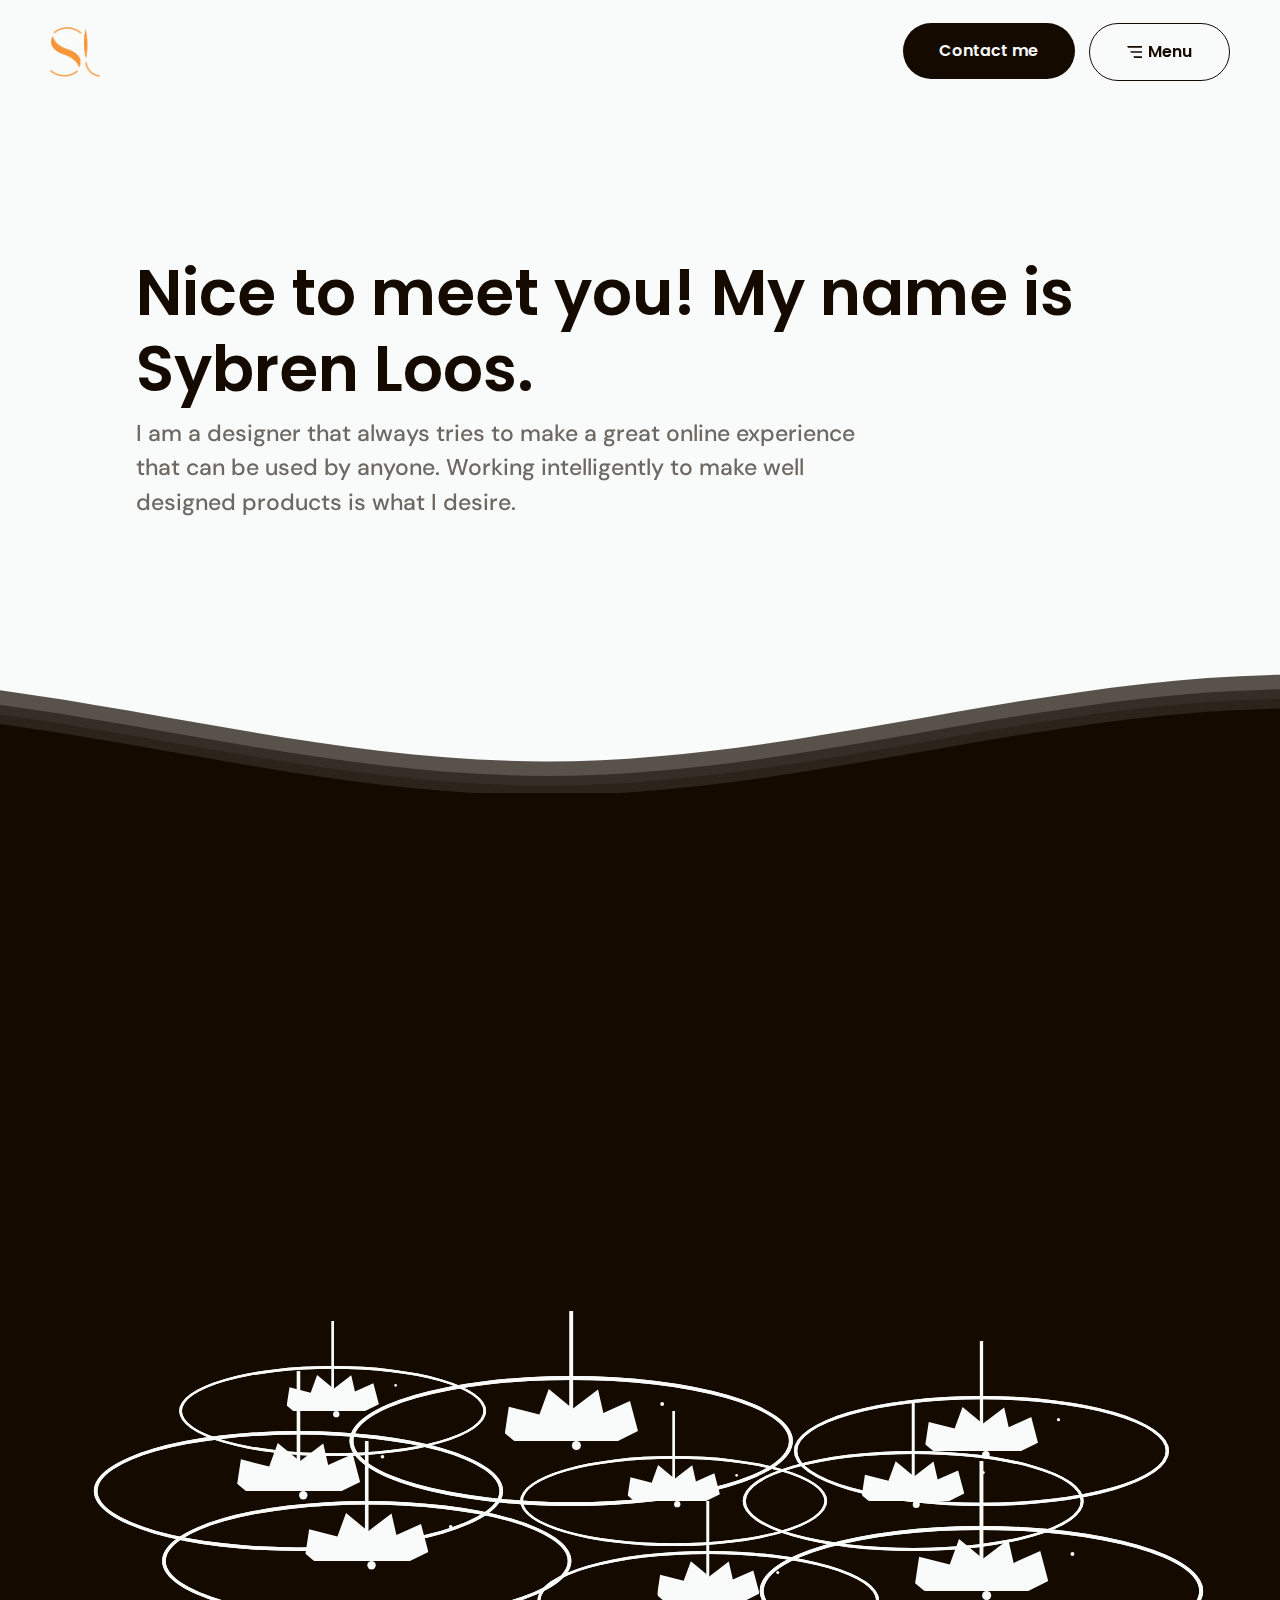
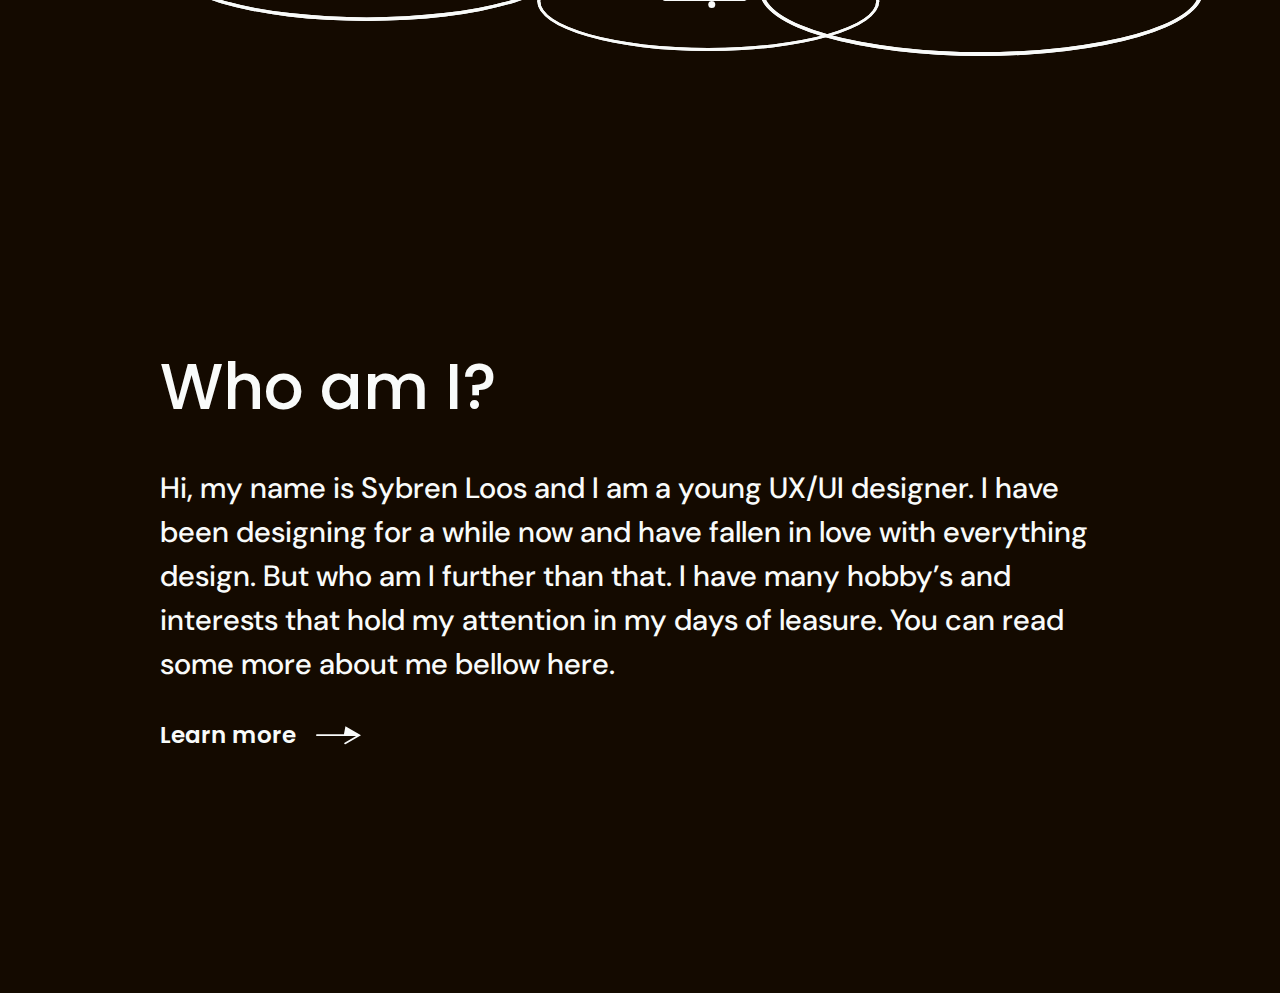
==== index.html @ b90669cc "hello" ====
<html lang="en">
  <head>
    <title>Bootstrap Example</title>
    <meta charset="utf-8" />
    <meta name="viewport" content="width=device-width, initial-scale=1" />
    <link rel="preconnect" href="https://fonts.googleapis.com" />
    <link rel="preconnect" href="https://fonts.gstatic.com" crossorigin />
    <link
      href="https://fonts.googleapis.com/css2?family=DM+Sans:ital,opsz,wght@0,9..40,100..1000;1,9..40,100..1000&display=swap"
      rel="stylesheet"
    />
    <link
      rel="stylesheet"
      href="https://maxcdn.bootstrapcdn.com/bootstrap/4.3.1/css/bootstrap.min.css"
    />
    <link rel="preconnect" href="https://fonts.gstatic.com" crossorigin />
    <link
      href="https://fonts.googleapis.com/css2?family=Poppins:ital,wght@0,100;0,200;0,300;0,400;0,500;0,600;0,700;0,800;1,100;1,200;1,300;1,400;1,500;1,600;1,700;1,800;1,900&display=swap"
      rel="stylesheet"
    />
  </head>

  <style>
    :root {
      --type-scale-1: clamp(2.25rem, 1.7143rem + 2.8vw, 15rem);
      --type-scale-2: clamp(16px, 2.3vw, 30px);
      --type-scale-2-hover: clamp(16px, 2.5vw, 36px);
      --type-scale-3: clamp(17px, 1.8vw, 23px);
      --maincollor: #ff9636;
      --fontcolor-1: #140a00;
      --fontcolor-4: #0e0700;
      --fontcolor-3: #1e160e;
      --fontcolor-2: #6d6862;
      --background-color: #f9fbfa;
      --background-color2: #f7faf8;
      --Secondary-color-cognac: #955d4e;
      --Secondary-color-Salmon: #d1947c;
      --secondary-color-PersianOrange: #e89559;
    }

    /* nav */
    * {
      font-family: "Poppins", sans-serif;
      font-weight: 600;
      margin: 0;
      box-sizing: border-box;
      max-width: 100%;
    }

    header {
    position: fixed;
    z-index: 100;
    }

    ul {
      list-style: none;
      color: var(--fontcolor-1);
      display: block;
    }

    a {
      color: var(--fontcolor-1);
      text-decoration: none;
    }



    body {
      justify-content: right;
      align-items: flex-start;
      background: var(--background-color);
    }

    .outnav {
      display: flex;
      max-height: 8vh;
      max-width: 100vw;
      width: 100vw;
      padding: 30px;
      padding-left: 50px;
      padding-right: 50px;
      margin-top: 1em;
      align-items: center;
      justify-content: space-between;
      z-index: 10;
    }

    .HomeLogo img {
      height: 50px;
      align-self: center;
    }

    nav .hamburgerIcon svg{
      fill: var(--fontcolor-1);
    }

    .button {
      position: relative;
      -webkit-appearance: none;
      -moz-appearance: none;
      appearance: none;
      background: var(--background-color);
      padding: 1em 2.3em;
      border: none;
      color: var(--fontcolor-1);
      font-size: 1em;
      cursor: pointer;
      outline: none;
      border: solid var(--fontcolor-1) 1.5px;
      overflow: hidden;
      z-index: 4;
      border-radius: 100px;
    }

    .button span {
      position: relative;
      pointer-events: none;
    }

    .button::before,
    .button2::before {
      --size: 0;
      content: "";
      position: absolute;
      left: var(--x);
      top: var(--y);
      width: var(--size);
      height: var(--size);
      background: var(--fontcolor-1);
      color: var(--fontcolor-1);
      border-radius: 100%;
      -webkit-transform: translate(-50%, -50%);
      transform: translate(-50%, -50%);
      transition: width 0.4s ease, height 0.4s ease;
    }

    .button::before {
      --size: 0;
      content: "";
      position: absolute;
      left: var(--x);
      top: var(--y);
      width: var(--size);
      height: var(--size);
      background: var(--fontcolor-1);
      color: var(--fontcolor-1);
      border-radius: 100%;
      -webkit-transform: translate(-50%, -50%);
      transform: translate(-50%, -50%);
      transition: width 0.4s ease, height 0.4s ease;
    }

    .button:hover::before {
      --size: 1000px;
    }

    .button:hover {
      color: var(--background-color);
      transition: 0.4s ease;
    }

    .button2 {
      position: relative;
      -webkit-appearance: none;
      -moz-appearance: none;
      appearance: none;
      background: var(--fontcolor-1);
      padding: 1em 2.3em;
      border: none;
      font-size: 1em;
      cursor: pointer;
      outline: none;
      overflow: hidden;
      z-index: 4;
      border-radius: 100px;
      margin-right: 10px;
    }

    .button2 a {
      color: var(--background-color);
    }

    .button2 span {
      position: relative;
      pointer-events: none;
    }

    .button2::before {
      --size: 0;
      content: "";
      position: absolute;
      left: var(--x);
      top: var(--y);
      width: var(--size);
      height: var(--size);
      background: var(--maincollor);
      border-radius: 100%;
      -webkit-transform: translate(-50%, -50%);
      transform: translate(-50%, -50%);
      transition: width 0.4s ease, height 0.4s ease;
    }

    .button2:hover::before {
      --size: 1000px;
    }



    .insideButton {
      display: flex;
      gap: 6px;
      align-items: center;
    }

    .insideButton .hamburgerIcon svg {
      height: 12px;
      width: auto;
      fill: var(--fontcolor-1);
      transition: fill 0.4s ease; /* Add transition for smooth color change */
    }

    .button:hover .insideButton .hamburgerIcon svg {
      fill: var(--background-color);
    }



    .mainnav {
      position: fixed;
      background-color: rgba(123, 123, 123, 0.3);
      left: 0;
      top: 0;
      height: 100vh;
      width: 100vw;
      z-index: 2;
      opacity: 0;
      transition: 0.4s ease-in;
      animation-delay: 0.4s;
    }

    .hamburgermenu {
      position: fixed;
      top: 0;
      height: 100vh;
      height: 100dvb;
      width: 60vw;
      right: 0;
      z-index: 3;
      background-color: var(--background-color2);
      transform: translateX(100%);
      transition: 0.2s ease-in;
    }

    .inside-menu {
      margin-top: 30vh;
      display: grid;
      grid-template-columns: repeat(5, 1fr);
      height: 100%;
      justify-content: right;
    }

    .showMenu {
      transform: translateX(0);
    }



    .opacityChange {
      opacity: 1;
    }

    nav ul {
      grid-column: 2/5;
      padding: 0;
    }

    nav ul li {
      padding: 0.5em;
      padding-bottom: 1.4vh;
      font-size: var(--type-scale-2);
    }

    .underlineNav {
      display: flex;
      border-top: 2px solid var(--fontcolor-1);
      margin-top: 0.5em;
      width: 100%;
    }

    .hovertechnics:hover {
      font-size: var(--type-scale-2-hover);
      color: var(--fontcolor-4);
    }

    /* no more NAV */

    a,
    li,
    span {
      vertical-align: initial;
    }

    h1,
    h2,
    h3,
    h4,
    p,
    a {
      color: var(--fontcolor-1);
    }

    p {
      font-family: "DM Sans", sans-serif;
      font-optical-sizing: auto;
      font-weight: 500;
      font-style: normal;
    }

    main {
      gap: 60px;

      padding-top: 180px;
    }

    #one {
      display: grid;
      justify-content: center;
      grid-template-columns: repeat(10, [col] 1fr);
    }

    section:nth-of-type(1) h1 {
      font-size: var(--type-scale-1);
      display: block;
      font-family: "Poppins", sans-serif;
      font-weight: 600;
    }

    .myname {
      font-size: var(--type-scale-1);
    }

    .container {
      grid-column: 2/10;
      max-width: max-content;
    }

    section:nth-of-type(1) p {
      font-size: var(--type-scale-3);
      font-weight: 500;
      margin: 0;
      box-sizing: border-box;
      max-width: 60vw;
      color: var(--fontcolor-2);
    }

    [data-typewriter] {
      font-family: system-UI;
      font-weight: bold;
      font-size: var(--type-scale-1);
      color: var(--maincollor);
      height: 6rem;
      border-right: 0.8rem solid transparent;
    }

    [data-typewriter]:not(.typing) {
      animation: blink-caret 1.1s step-end infinite;
    }

    @keyframes blink-caret {
      0%,
      100% {
        border-color: transparent;
      }

      50% {
        border-color: var(--maincollor);
      }
    }

    .wavecontainer {
      width: 100%;
      display: flex;
      flex-wrap: wrap;
      justify-content: center;
      max-width: 100%;
      padding: 0;
      margin: 0;
      padding-top: 80px;
      /* left: 0; */
      /* right: 0; */
    }

    .background-block {
      background-color: var(--fontcolor-1);
      width: 100%;
      height: 200vh;
      justify-content: center;
      justify-items: center;
      display: grid;
      align-items: center;
      overflow: hidden;
    }

    .waves1 {
      /* position: relative;  */
      width: 100%;
      height: 15vh;
      margin-bottom: -7px;
      /* min-height: 100px; */
      /* /* max-height: 150px; */
    }

    .content {
      position: relative;
      height: 20vh;
      text-align: center;
      background-color: var(--fontcolor-1);
    }

    /* Animation */

    .parallax > use {
      animation: move-forever 25s cubic-bezier(0.55, 0.5, 0.45, 0.5) infinite;
    }
    .parallax > use:nth-child(1) {
      animation-delay: -2s;
      animation-duration: 7s;
    }
    .parallax > use:nth-child(2) {
      animation-delay: -3s;
      animation-duration: 10s;
    }
    .parallax > use:nth-child(3) {
      animation-delay: -4s;
      animation-duration: 13s;
    }
    .parallax > use:nth-child(4) {
      animation-delay: -5s;
      animation-duration: 20s;
    }
    @keyframes move-forever {
      0% {
        transform: translate3d(-90px, 0, 0);
      }
      100% {
        transform: translate3d(85px, 0, 0);
      }
    }
    /*Shrinking for mobile*/
    @media (max-width: 768px) {
      .waves1 {
        height: 40px;
        min-height: 40px;
      }

      .content {
        height: 30vh;
      }
    }

    /* rain */

    .container1 {
      padding-top: 500px;
      width: 100%;
      height: 250%;
      min-width: 600px;
      max-width: 90vw;
      max-height: 800px;
      display: grid;
      grid-template-columns: repeat(3, 1fr);
      grid-template-rows: repeat(3, 1fr);
      justify-self: center;
    }

    .row {
      display: flex;
      justify-content: center;
      align-items: center;
    }

    .rain {
      position: relative;
      width: 100%;
      height: 100%;
    }

    .rain:nth-of-type(1) {
      --duration: 2.7s;
      --delay: 1s;
      transform: translate(10%, 10%) scale(0.9);
    }

    .rain:nth-of-type(2) {
      --duration: 2.1s;
      --delay: 1.2s;
      transform: translate(-20%, 40%) scale(1.3);
    }

    .rain:nth-of-type(3) {
      --duration: 2.3s;
      --delay: 2s;
      transform: translate(0%, 50%) scale(1.1);
    }

    .rain:nth-of-type(4) {
      --duration: 2s;
      --delay: 4s;
      transform: translate(0%, -10%) scale(1.2);
    }

    .rain:nth-of-type(5) {
      --duration: 2.5s;
      --delay: 0s;
      transform: translate(10%, 0%) scale(0.9);
    }

    .rain:nth-of-type(6) {
      --duration: 2s;
      --delay: 2.7s;
      transform: translate(-20%, 0%) scale(1);
    }

    .rain:nth-of-type(7) {
      --duration: 1.8s;
      --delay: 1.3s;
      transform: translate(20%, -40%) scale(1.2);
    }

    .rain:nth-of-type(8) {
      --duration: 2.2s;
      --delay: 0s;
      transform: translate(20%, 0%) scale(1);
    }

    .rain:nth-of-type(9) {
      --duration: 2s;
      --delay: 0.5s;
      transform: translate(0%, -10%) scale(1.3);
    }

    .drop {
      background-color: var(--background-color);
      width: 3px;
      height: 100px;
      position: absolute;
      top: calc(50% - 100px);
      left: calc(50% - 1.5px);
      animation-name: fall;
      animation-duration: var(--duration);
      animation-delay: var(--delay);
      animation-iteration-count: infinite;
      animation-timing-function: ease-in;
      animation-fill-mode: backwards;
    }

    @keyframes fall {
      0% {
        transform: translateY(-120vh);
      }
      45% {
        transform: translateY(0%);
        opacity: 1;
      }
      46% {
        opacity: 0;
      }
      100% {
        opacity: 0;
      }
    }

    .waves > div {
      position: absolute;
      top: 0px;
      left: 0px;
      right: 0px;
      bottom: 0px;
      border-radius: 50%;
      border: solid var(--background-color) 3px;
      animation-name: spread;
      animation-duration: var(--duration);
      animation-delay: var(--delay);
      animation-iteration-count: infinite;
      animation-timing-function: ease-out;
      animation-fill-mode: backwards;
    }

    .waves > div:nth-child(2) {
      animation-delay: calc(var(--delay) + 0.3s);
      animation-timing-function: linear;
    }

    @keyframes spread {
      0% {
        transform: scale(0);
        opacity: 1;
      }
      40% {
        transform: scale(0);
        opacity: 1;
      }

      100% {
        transform: scale(1);
        opacity: 0;
      }
    }

    .splash {
      position: absolute;
      top: 10%;
      bottom: 50%;
      left: 35%;
      right: 35%;
      border-radius: 8px;
      clip-path: polygon(3% 34%, 26% 49%, 33% 0, 51% 38%, 70% 1%, 74% 46%, 94% 23%, 100% 81%, 85% 100%, 15% 100%, 7% 100%, 0% 85%);
      background-color: var(--background-color);
      transform-origin: bottom;
      animation-name: splash;
      animation-duration: var(--duration);
      animation-delay: var(--delay);
      animation-iteration-count: infinite;
      animation-timing-function: ease-out;
      animation-fill-mode: backwards;
    }

    @keyframes splash {
      0% {
        transform: scale(0.3, 0);
      }

      49% {
        transform: scale(0.3, 0);
      }

      50% {
        transform: scale(0.2, 0.3);
      }

      60% {
        transform: scale(0.7, 1);
      }

      90% {
        transform: scale(.9, 0);
      }

      100% {
        transform: scale(1, 0);
      }
    }

    .particles > div {
      position: absolute;
      border-radius: 100%;
      background-color: var(--background-color);
      animation-duration: var(--duration);
      animation-delay: var(--delay);
      animation-iteration-count: infinite;
      animation-timing-function: ease;
      animation-fill-mode: backwards;
    }

    .particles > div:nth-child(1) {
      width: 7px;
      height: 7px;
      top: 50%;
      left: 50%;
      animation-name: jumpLeft;
    }

    .particles > div:nth-child(2) {
      width: 5px;
      height: 5px;
      top: 30%;
      left: 50%;
      animation-name: jumpLeft;
      animation-delay: calc(var(--delay) + 0.1s);
    }

    .particles > div:nth-child(3) {
      width: 3px;
      height: 3px;
      top: 20%;
      left: 70%;
      animation-name: jumpRight;
      animation-delay: calc(var(--delay) + 0.15s);
    }

    .particles > div:nth-child(4) {
      width: 5px;
      height: 5px;
      top: 30%;
      left: 50%;
      animation-name: jumpRight;
      animation-delay: calc(var(--delay) + 0.3s);
    }

    @keyframes jumpLeft {
      0% {
        transform: translate(0, 0) scale(0);
      }

      45% {
        transform: translate(0, 0) scale(0);
      }

      60% {
        transform: translate(-50px, -90px) scale(1);
      }

      100% {
        transform: translate(-60px, 0px) scale(0.1);
      }
    }

    @keyframes jumpRight {
      0% {
        transform: translate(0, 0) scale(0);
      }

      45% {
        transform: translate(0, 0) scale(0);
      }

      60% {
        transform: translate(30px, -80px) scale(1);
      }

      100% {
        transform: translate(50px, 0px) scale(0.1);
      }
    }

    #one{
        position: fixed;
    }

    #two{
        position: relative;
        top: 45vh;
    }



    .Metext {
      display: flex;
      flex-wrap: wrap;
      padding: 2em;
      gap: 2em;
      color: var(--background-color);
      max-width: 80vw;
      /* align-items: center; */

    }

    .Metext p:nth-of-type(1) {
      color: var(--background-color);
      font-size: var(--type-scale-2);
      font-weight: 500;
      max-width: 80vw;
    }


.Metext h2 {
  color: var(--background-color);
  font-size: var(--type-scale-1);
}


.span-a {
  display: flex;
  flex-wrap: nowrap;
  column-gap: 20px;
  transition: column-gap 0.3s ease, transform 0.3s ease;
}

.span-a a {
  color: var(--background-color);
  font-size: var(--type-scale-3);
  justify-self: center;
  transition: transform 0.3s ease;
}

.span-a:hover {
  column-gap: 60px;
}


.span-a a:hover {
  transform: scale(1.2) rotate(10deg);
  color: var(--accent-color); /* Optional: Change color on hover */
}


    .arrow {
      width: 45px;
      fill: var(--background-color);
    }



  </style>

  <body>
    <header>
      <div style="position: fixed">
        <nav class="outnav">
          <span class="HomeLogo">
            <a href="/kaas.html">
              <img
                src="./images/SybrenLoosLogo.png"
                alt="This is the logo of the website and also functions as the home button"
              />
            </a>
          </span>

          <nav class="buttonsnav">
            <button class="button2">
              <span><a href="./index.html">Contact me</a></span>
            </button>
            <button class="button">
              <div class="insideButton">
                <span class="hamburgerIcon">
                  <svg
                    class="Layer_1"
                    data-name="Layer 1"
                    xmlns="http://www.w3.org/2000/svg"
                    viewBox="0 0 191.16 151.16"
                  >
                    <defs>
                      <style>
                        .cls-1:hover {
                          height: 12px;
                          width: auto;
                          stroke-width: 0px;
                          fill: var(--background-color);
                        }
                      </style>
                    </defs>
                    <polygon
                      class="cls-1"
                      points="191.16 151.16 91.78 151.16 78.42 129.15 191.16 129.15 191.16 151.16"
                    />
                    <polygon
                      class="cls-1"
                      points="39.21 64.57 191.16 64.57 191.16 86.59 52.57 86.59 39.21 64.57"
                    />
                    <polygon
                      class="cls-1"
                      points="0 0 191.16 0 191.16 22.01 13.37 22.01 0 0"
                    />
                  </svg>
                </span>

                <span>Menu</span>
              </div>
            </button>

            <span class="mainnav"></span>
            <span class="hamburgermenu">
              <div class="inside-menu" style="offset: 180px">
                <ul>
                  <li class="hovertechnics">
                    <a href="" aria-label="something"> Home </a>
                    <span class="underlineNav"></span>
                  </li>
                  <li class="hovertechnics">
                    <a href="" aria-label="something"> About me </a>
                    <span class="underlineNav"></span>
                  </li>
                  <li class="hovertechnics">
                    <a href="" aria-label="something"> Portfolio </a>
                    <span class="underlineNav"></span>
                  </li>
                  <li class="hovertechnics">
                    <a href="" aria-label="something"> Contact </a>
                    <span class="underlineNav"></span>
                  </li>
                </ul>
              </div>
            </span>
          </nav>
        </nav>
      </div>
    </header>
    <main>
      <section id="one">
        <div class="container">
          <h1>
            <span
              data-typewriter="Hoi...,Hello...,Holla...,Bonjour...,Namaste...,Guten Tag..., Konnichiwa..., Goddag...,Merhaba..."
            ></span>
            <br />
            Nice to meet you! My name is
            <br/>
            <span class="myname">Sybren Loos.</span>
          </h1>

          <p>
            I am a designer that always tries to make a great online experience
            that can be used by anyone. Working intelligently to make well
            designed products is what I desire.
          </p>
        </div>
      </section>
      <div id="two">
      <section >
        <!--Waves Container-->
        <div class="wavecontainer">
          <svg
            class="waves1"
            xmlns="http://www.w3.org/2000/svg"
            xmlns:xlink="http://www.w3.org/1999/xlink"
            viewBox="0 24 150 28"
            preserveAspectRatio="none"
            shape-rendering="auto"
          >
            <defs>
              <path
                id="gentle-wave"
                d="M-160 44c30 0 58-18 88-18s 58 18 88 18 58-18 88-18 58 18 88 18 v44h-352z"
              />
            </defs>
            <g class="parallax">
              <use
                xlink:href="#gentle-wave"
                x="48"
                y="0"
                fill="rgba(20,10,0,0.7)"
              />
              <use
                xlink:href="#gentle-wave"
                x="48"
                y="3"
                fill="rgba(20,10,0,0.5)"
              />
              <use
                xlink:href="#gentle-wave"
                x="48"
                y="5"
                fill="rgba(20,10,0,0.3)"
              />
              <use xlink:href="#gentle-wave" x="48" y="7" fill="#140A00" />
            </g>
          </svg>
          <div class="background-block">
            <div class="container1">
              <div class="rain">
                <div class="drop"></div>
                <div class="waves">
                  <div></div>
                  <div></div>
                </div>
                <div class="splash"></div>
                <div class="particles">
                  <div></div>
                  <div></div>
                  <div></div>
                  <div></div>
                </div>
              </div>

              <div class="rain">
                <div class="drop"></div>
                <div class="waves">
                  <div></div>
                  <div></div>
                </div>
                <div class="splash"></div>
                <div class="particles">
                  <div></div>
                  <div></div>
                  <div></div>
                  <div></div>
                </div>
              </div>

              <div class="rain">
                <div class="drop"></div>
                <div class="waves">
                  <div></div>
                  <div></div>
                </div>
                <div class="splash"></div>
                <div class="particles">
                  <div></div>
                  <div></div>
                  <div></div>
                  <div></div>
                </div>
              </div>

              <div class="rain">
                <div class="drop"></div>
                <div class="waves">
                  <div></div>
                  <div></div>
                </div>
                <div class="splash"></div>
                <div class="particles">
                  <div></div>
                  <div></div>
                  <div></div>
                  <div></div>
                </div>
              </div>

              <div class="rain">
                <div class="drop"></div>
                <div class="waves">
                  <div></div>
                  <div></div>
                </div>
                <div class="splash"></div>
                <div class="particles">
                  <div></div>
                  <div></div>
                  <div></div>
                  <div></div>
                </div>
              </div>

              <div class="rain">
                <div class="drop"></div>
                <div class="waves">
                  <div></div>
                  <div></div>
                </div>
                <div class="splash"></div>
                <div class="particles">
                  <div></div>
                  <div></div>
                  <div></div>
                  <div></div>
                </div>
              </div>

              <div class="rain">
                <div class="drop"></div>
                <div class="waves">
                  <div></div>
                  <div></div>
                </div>
                <div class="splash"></div>
                <div class="particles">
                  <div></div>
                  <div></div>
                  <div></div>
                  <div></div>
                </div>
              </div>

              <div class="rain">
                <div class="drop"></div>
                <div class="waves">
                  <div></div>
                  <div></div>
                </div>
                <div class="splash"></div>
                <div class="particles">
                  <div></div>
                  <div></div>
                  <div></div>
                  <div></div>
                </div>
              </div>

              <div class="rain">
                <div class="drop"></div>
                <div class="waves">
                  <div></div>
                  <div></div>
                </div>
                <div class="splash"></div>
                <div class="particles">
                  <div></div>
                  <div></div>
                  <div></div>
                  <div></div>
                </div>

              </div>
            </div>
              <div class="Metext">
                <h2>Who am I?</h2>
                <p>Hi, my name is Sybren Loos and I am a young UX/UI designer. I have been designing for a while now and have fallen in love with everything design. But who am I further than that. I have many hobby’s and interests that hold my attention in my days of leasure.

                  You can read some more about me bellow here.</p>
                  <div class="span-a">
                    <a href="./">Learn more</a>
                    <svg class="arrow" data-name="arrow" xmlns="http://www.w3.org/2000/svg" viewBox="0 0 236.43 95">
                      <defs>
                        <style>
                          .cls-1 {

                            stroke-width: 0px;
                          }
                        </style>
                      </defs>
                      <path class="cls-1" d="M154.68,0c-2.62,14.23-5.25,28.47-7.87,42.7H4.5c-2.49,0-4.5,2.01-4.5,4.5s2.01,4.5,4.5,4.5h206.13l-60.46,34.9c-2.15,1.24-2.89,3.99-1.65,6.15.83,1.44,2.35,2.25,3.9,2.25.76,0,1.54-.19,2.25-.6l81.75-47.2L154.68,0Z"/>
                    </svg>


                  </div>
                <img>
              </div>
          </div>

        </div>

      </section>
      <section>

      </section>
    </div>
    </main>

    <script>
        const buttonforuse = document.querySelector('.button');
        const buttonforuse2 = document.querySelector('.button2');
        const menu = document.querySelector(".mainnav");
        const interiormenu = document.querySelector('.hamburgermenu');
  
  
  
  
        buttonforuse.onmousemove = function (e) {
            var x = e.pageX - e.target.offsetLeft;
            var y = e.pageY - e.target.offsetTop;
            e.target.style.setProperty('--x', x + 'px');
            e.target.style.setProperty('--y', y + 'px');
        };
  
        buttonforuse.addEventListener("click", () => {
            console.log("clicked");
            if (interiormenu.classList.contains("showMenu")) {
                interiormenu.classList.remove("showMenu");
            } else {
                interiormenu.classList.add("showMenu");
            }
        });
  
        buttonforuse.addEventListener("click", () => {
            console.log("clicked3");
            if (menu.classList.contains("opacityChange")) {
                menu.classList.remove("opacityChange");
            } else {
                menu.classList.add("opacityChange");
            }
        });
  
        buttonforuse2.onmousemove = function (e) {
            var x = e.pageX - e.target.offsetLeft;
            var y = e.pageY - e.target.offsetTop;
            e.target.style.setProperty('--x', x + 'px');
            e.target.style.setProperty('--y', y + 'px');
        };
  
        menu.addEventListener("click", () =>{
          if (menu.classList.contains("opacityChange")) {
                menu.classList.remove("opacityChange");
            }
            
        })
  
        menu.addEventListener("click", () =>{
          if (interiormenu.classList.contains("showMenu")) {
                interiormenu.classList.remove("showMenu");
            }
            
        })
  
  
        // Typewriter effect script
        class Typerwriter {
          constructor(el, options){
            this.el = el;
            this.words = [...this.el.dataset.typewriter.split(',')];
            this.speed = options?.speed || 100;
            this.delay = options?.delay || 1500;
            this.repeat = options?.repeat;
            this.initTyping();
          }
  
          wait = (ms) => new Promise((resolve) => setTimeout(resolve, ms))
  
          toggleTyping = () => this.el.classList.toggle('typing');
  
          async typewrite(word){
            await this.wait(this.delay);
            this.toggleTyping();
            for (const letter of word.split('')) {
              this.el.textContent += letter;
              await this.wait(this.speed)
            }
            this.toggleTyping();
            await this.wait(this.delay);
            this.toggleTyping();
            while (this.el.textContent.length !== 0){
              this.el.textContent = this.el.textContent.slice(0, -1);
              await this.wait(this.speed)
            }
            this.toggleTyping();
          }
  
          async initTyping() {
            for (const word of this.words){
              await this.typewrite(word);
            }
            if(this.repeat){
              await this.initTyping();
            } else {
              this.el.style.animation = 'none';
            }
          }
        }
  
        document.querySelectorAll('[data-typewriter]').forEach(el => {
          new Typerwriter(el, {
            repeat: true,
          })
        })
        document.querySelectorAll('.button, .button2').forEach(button => {
  button.addEventListener('mousemove', function(e) {
    // Get the position of the element relative to the viewport
    const rect = button.getBoundingClientRect();
    // Calculate the position of the mouse pointer relative to the element
    const x = e.clientX - rect.left;
    const y = e.clientY - rect.top;

    // Set CSS custom properties (--x and --y) on the button element
    button.style.setProperty('--x', `${x}px`);
    button.style.setProperty('--y', `${y}px`);
  });
});
  
    </script>
  </body>
</html>
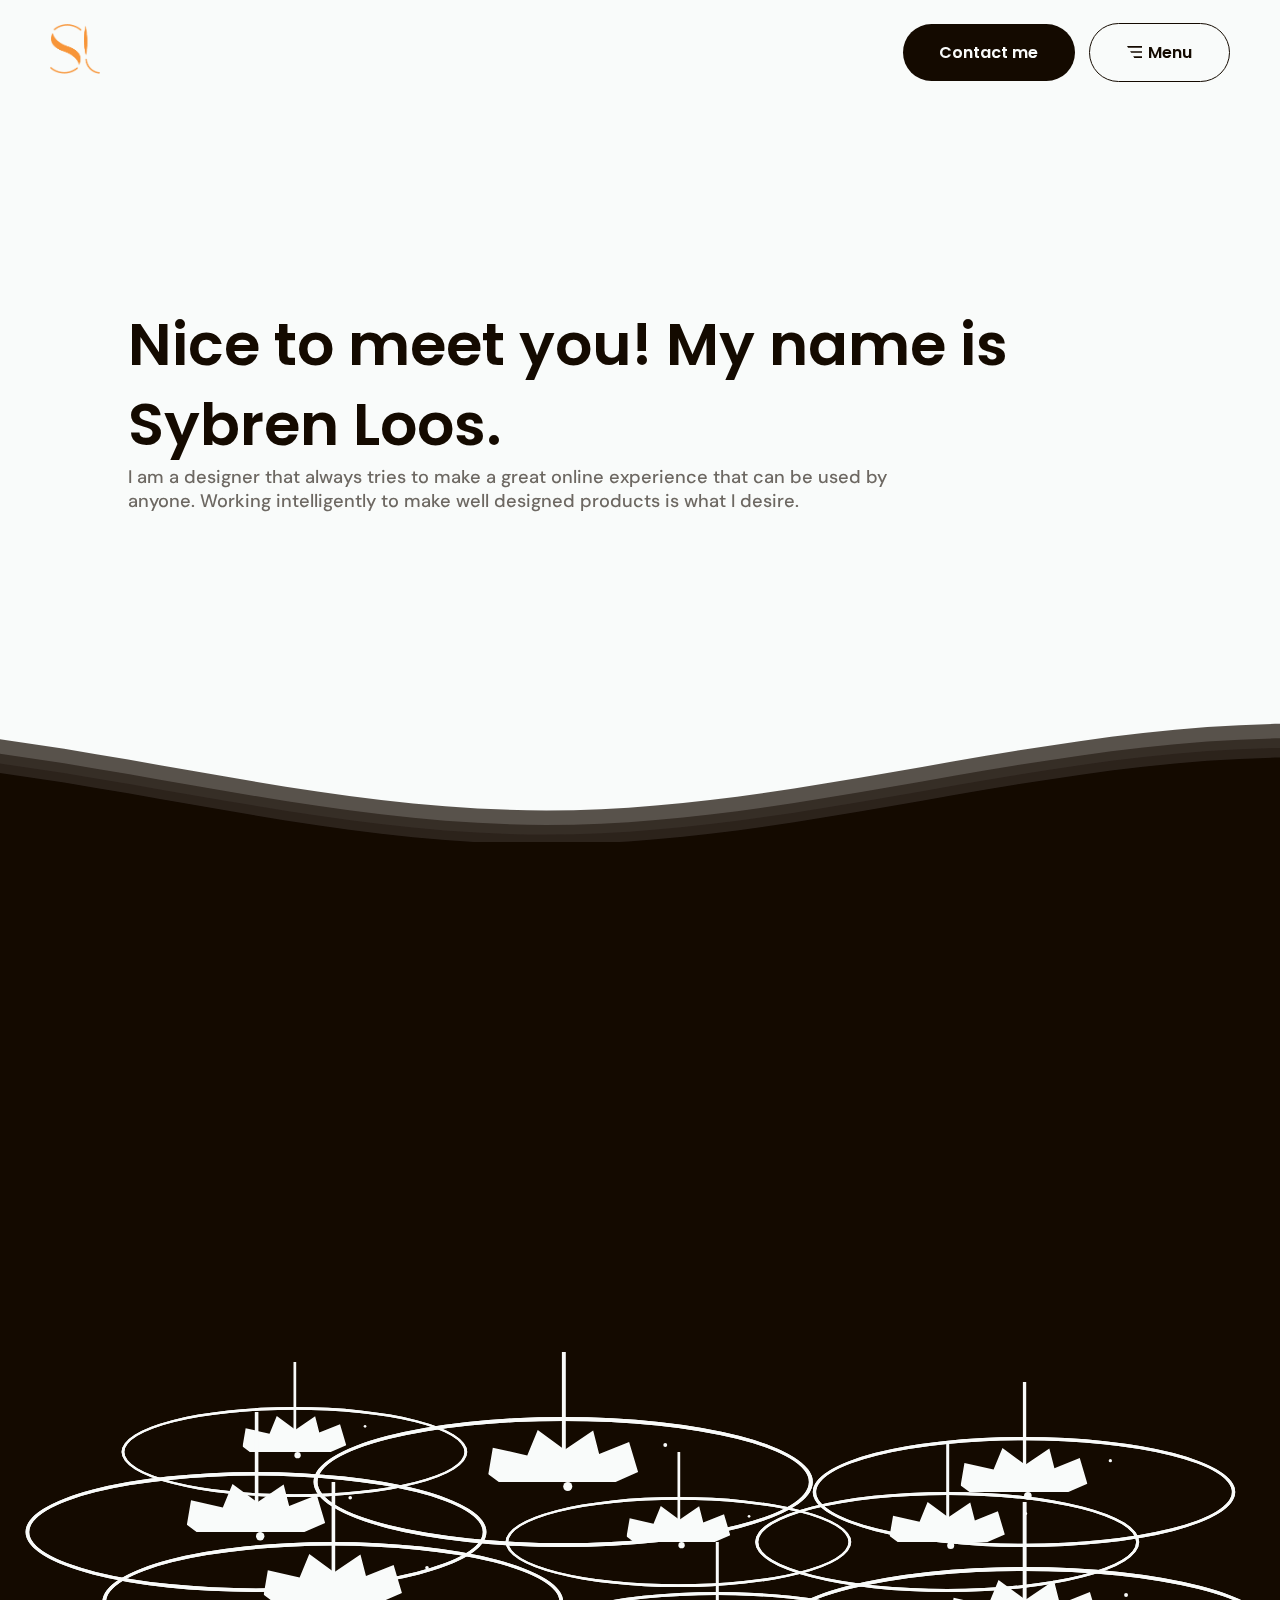
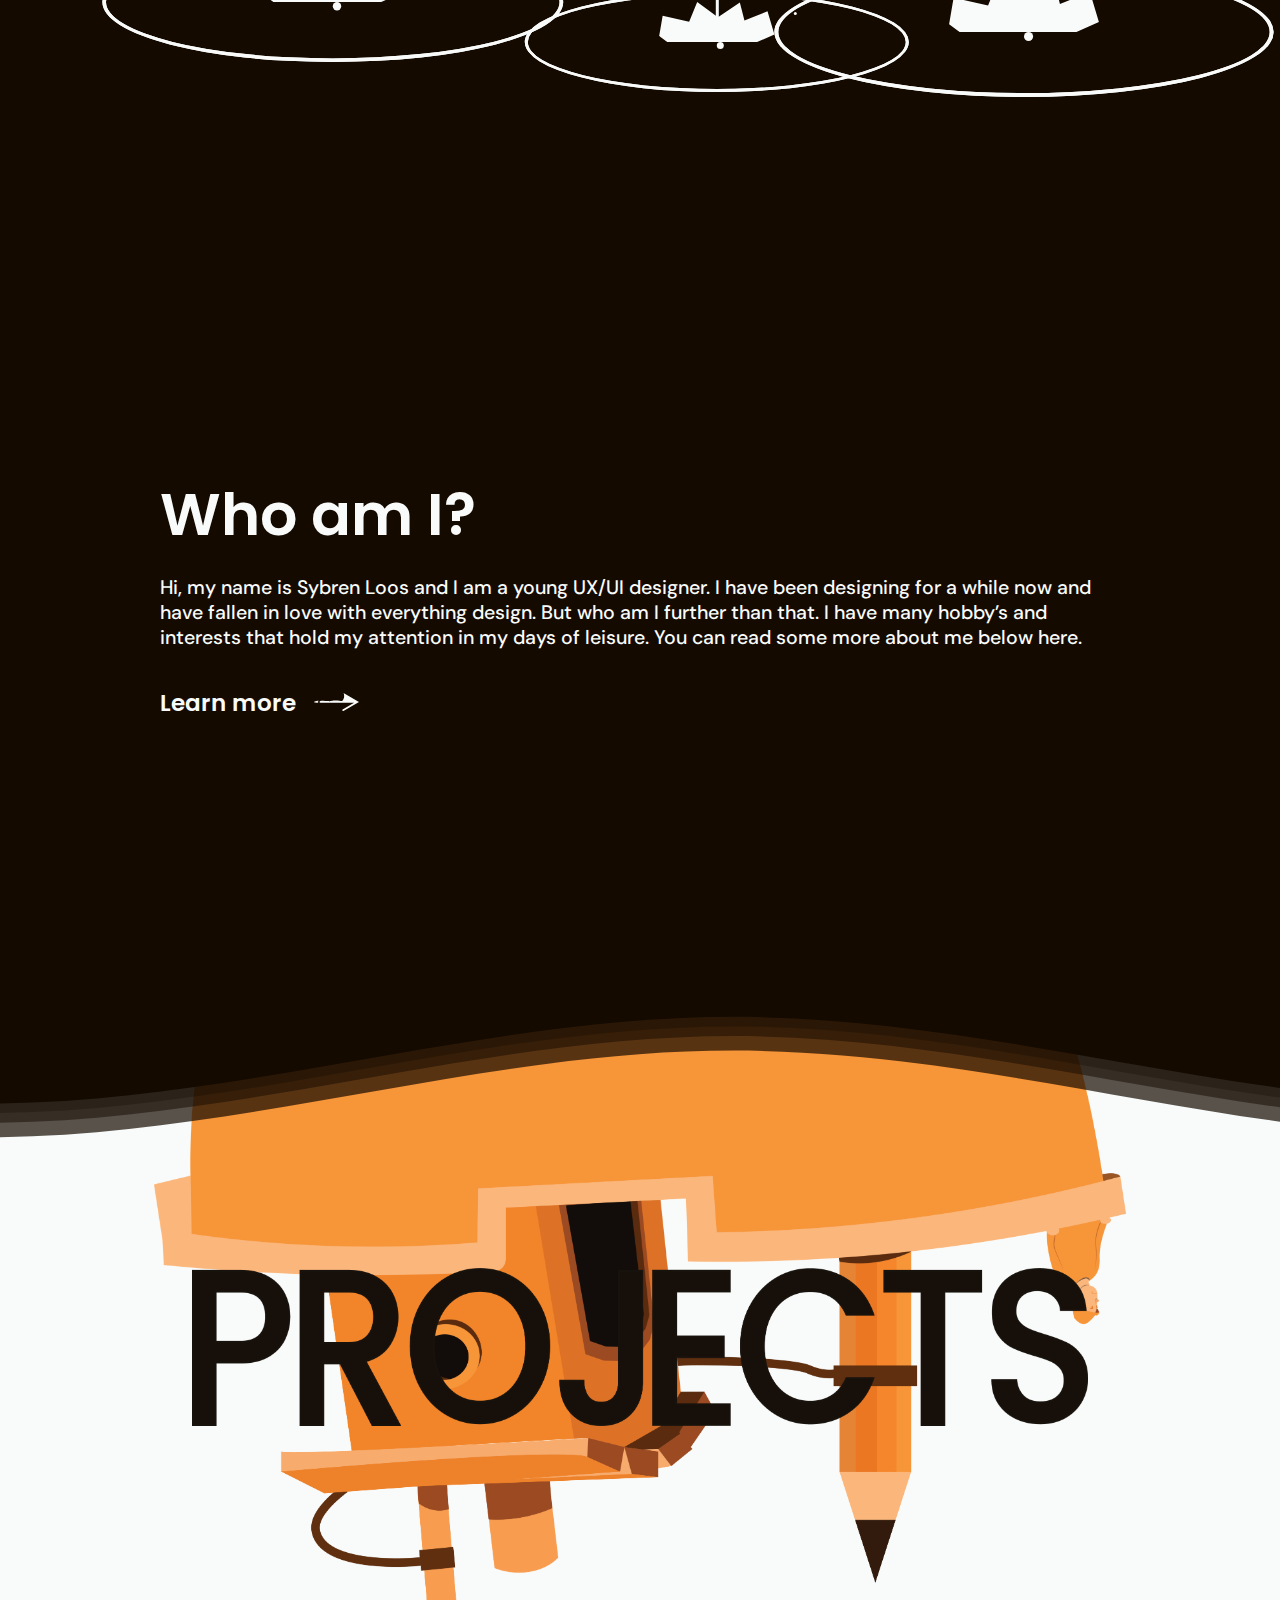
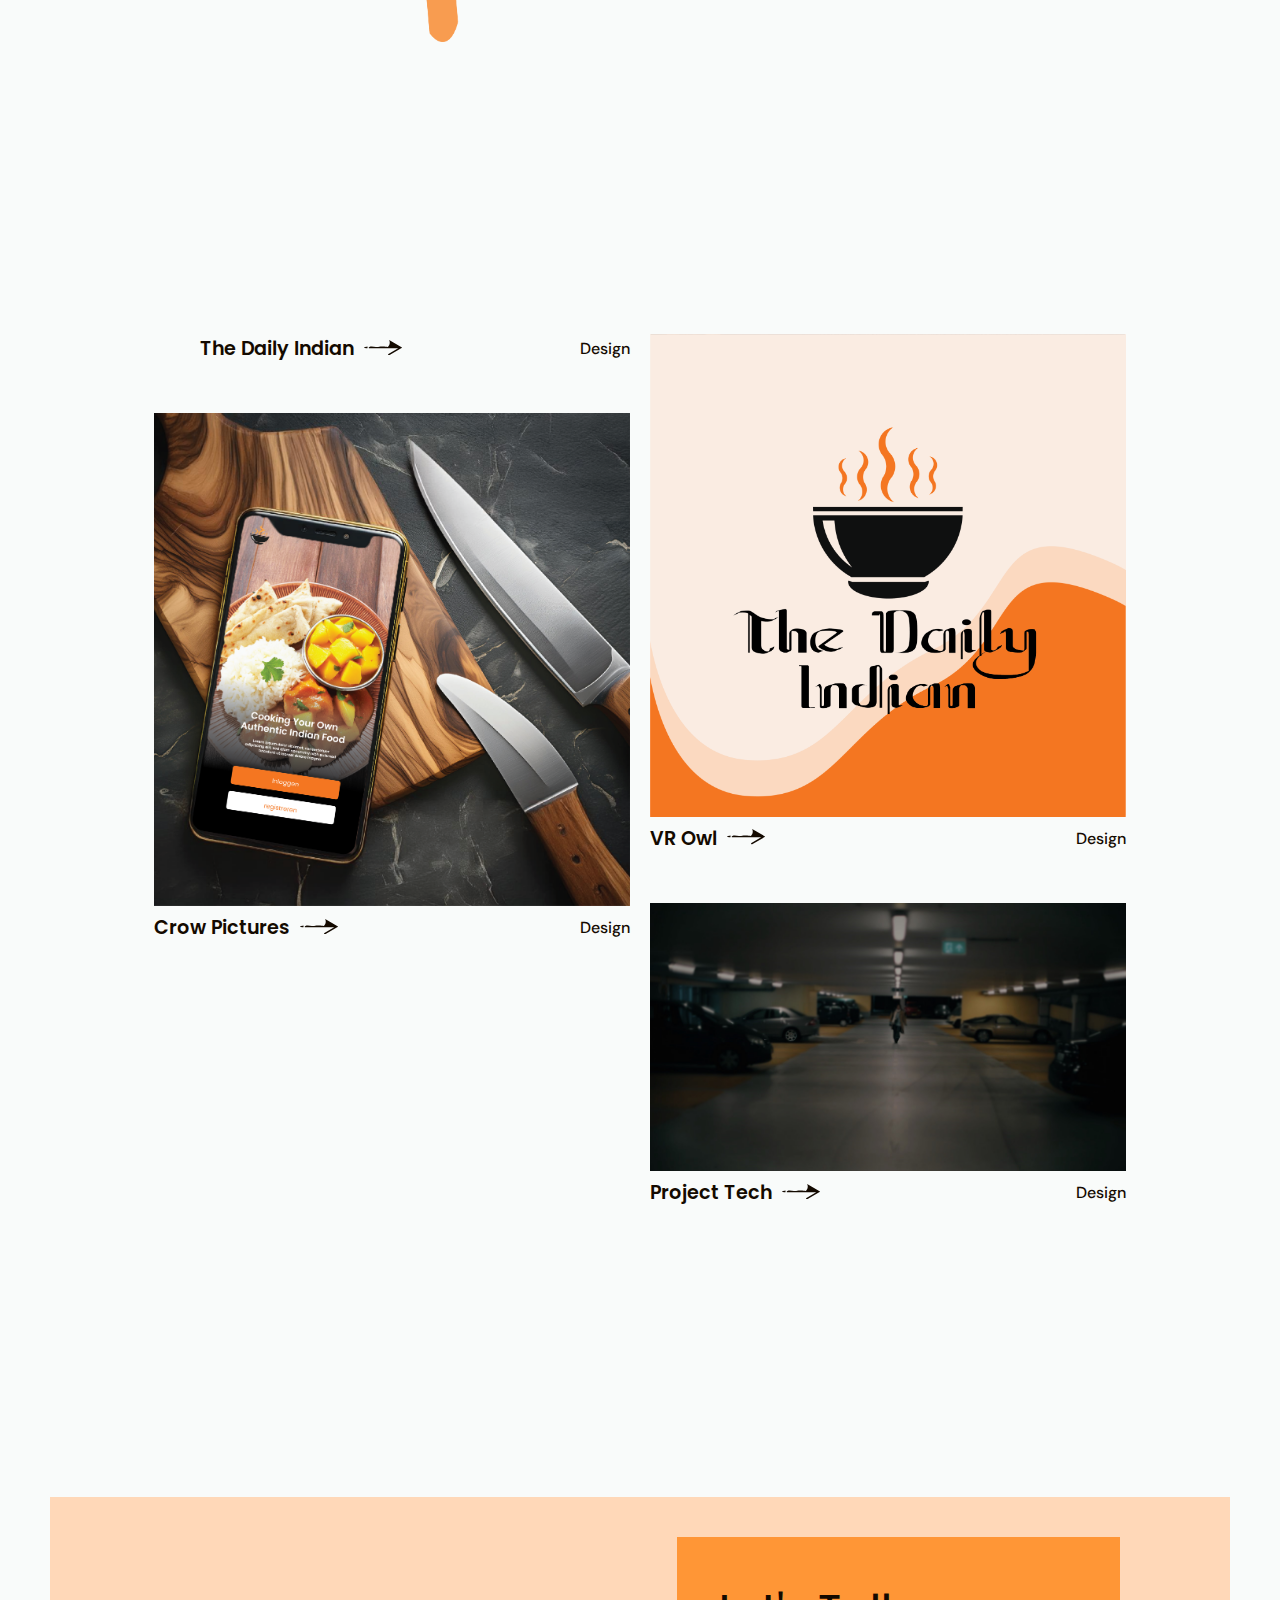
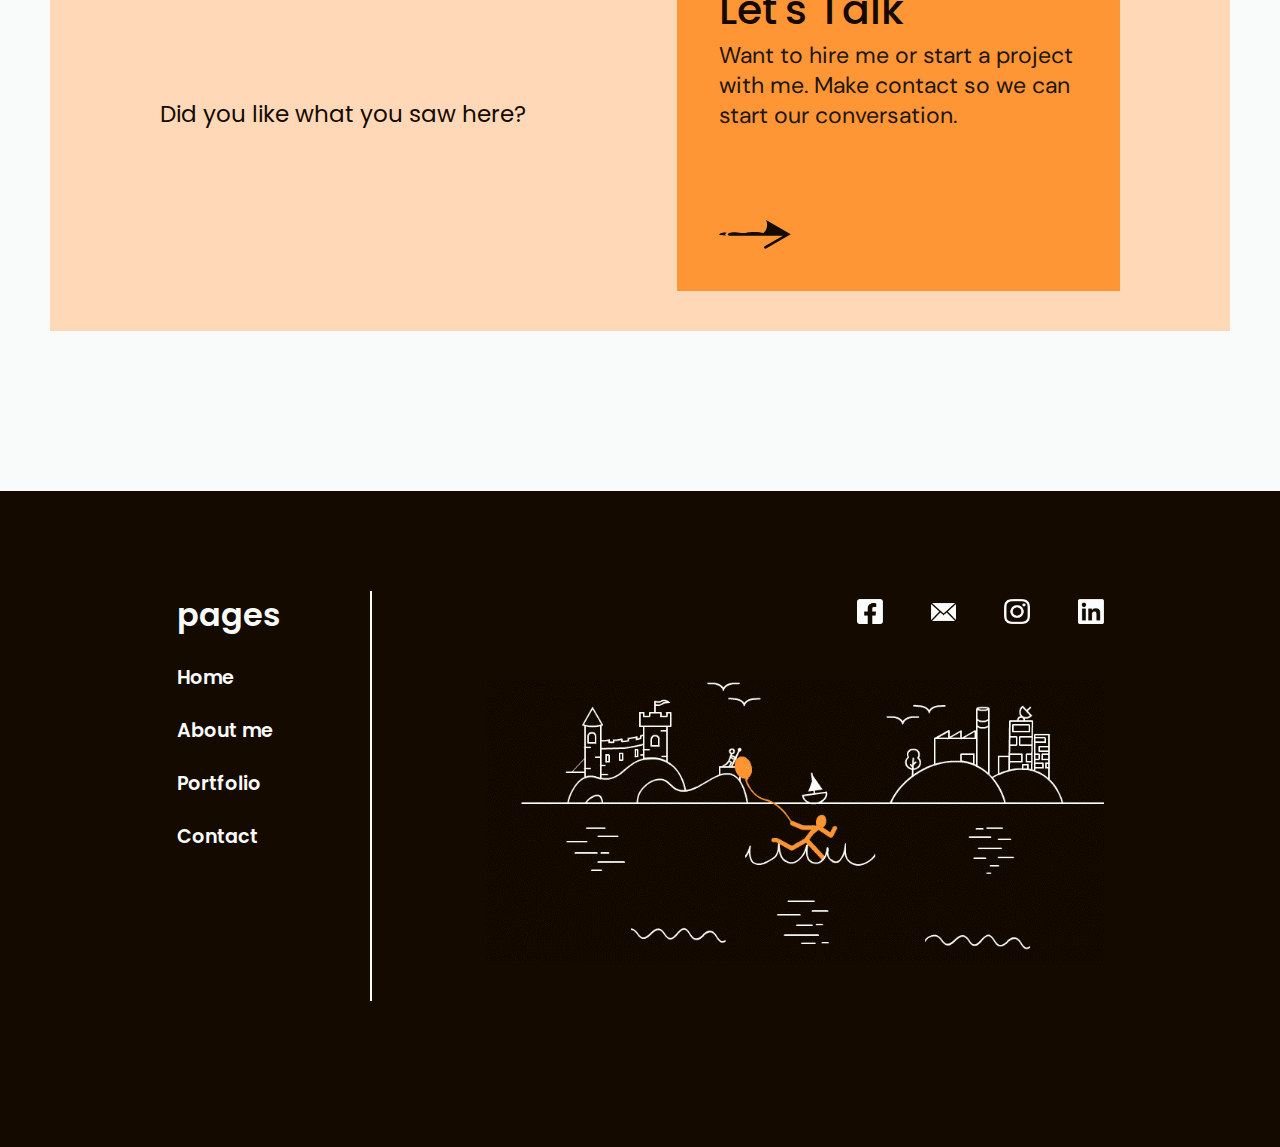
==== commit 8ad382ad: "indexchange" ====
--- a/index.html
+++ b/index.html
@@ -1,8 +1,10 @@
+<!DOCTYPE html>
 <html lang="en">
   <head>
     <title>Bootstrap Example</title>
     <meta charset="utf-8" />
     <meta name="viewport" content="width=device-width, initial-scale=1" />
+
     <link rel="preconnect" href="https://fonts.googleapis.com" />
     <link rel="preconnect" href="https://fonts.gstatic.com" crossorigin />
     <link
@@ -10,7 +12,7 @@
       rel="stylesheet"
     />
     <link
-      rel="stylesheet"
+      rel="stylesheet2"
       href="https://maxcdn.bootstrapcdn.com/bootstrap/4.3.1/css/bootstrap.min.css"
     />
     <link rel="preconnect" href="https://fonts.gstatic.com" crossorigin />
@@ -18,1224 +20,583 @@
       href="https://fonts.googleapis.com/css2?family=Poppins:ital,wght@0,100;0,200;0,300;0,400;0,500;0,600;0,700;0,800;1,100;1,200;1,300;1,400;1,500;1,600;1,700;1,800;1,900&display=swap"
       rel="stylesheet"
     />
+    <link rel="stylesheet" href="./styledthebitch.css">
+    <link rel="stylesheet" href="./views.css">
   </head>
-
-  <style>
-    :root {
-      --type-scale-1: clamp(2.25rem, 1.7143rem + 2.8vw, 15rem);
-      --type-scale-2: clamp(16px, 2.3vw, 30px);
-      --type-scale-2-hover: clamp(16px, 2.5vw, 36px);
-      --type-scale-3: clamp(17px, 1.8vw, 23px);
-      --maincollor: #ff9636;
-      --fontcolor-1: #140a00;
-      --fontcolor-4: #0e0700;
-      --fontcolor-3: #1e160e;
-      --fontcolor-2: #6d6862;
-      --background-color: #f9fbfa;
-      --background-color2: #f7faf8;
-      --Secondary-color-cognac: #955d4e;
-      --Secondary-color-Salmon: #d1947c;
-      --secondary-color-PersianOrange: #e89559;
-    }
-
-    /* nav */
-    * {
-      font-family: "Poppins", sans-serif;
-      font-weight: 600;
-      margin: 0;
-      box-sizing: border-box;
-      max-width: 100%;
-    }
-
-    header {
-    position: fixed;
-    z-index: 100;
-    }
-
-    ul {
-      list-style: none;
-      color: var(--fontcolor-1);
-      display: block;
-    }
-
-    a {
-      color: var(--fontcolor-1);
-      text-decoration: none;
-    }
-
-
-
-    body {
-      justify-content: right;
-      align-items: flex-start;
-      background: var(--background-color);
-    }
-
-    .outnav {
-      display: flex;
-      max-height: 8vh;
-      max-width: 100vw;
-      width: 100vw;
-      padding: 30px;
-      padding-left: 50px;
-      padding-right: 50px;
-      margin-top: 1em;
-      align-items: center;
-      justify-content: space-between;
-      z-index: 10;
-    }
-
-    .HomeLogo img {
-      height: 50px;
-      align-self: center;
-    }
-
-    nav .hamburgerIcon svg{
-      fill: var(--fontcolor-1);
-    }
-
-    .button {
-      position: relative;
-      -webkit-appearance: none;
-      -moz-appearance: none;
-      appearance: none;
-      background: var(--background-color);
-      padding: 1em 2.3em;
-      border: none;
-      color: var(--fontcolor-1);
-      font-size: 1em;
-      cursor: pointer;
-      outline: none;
-      border: solid var(--fontcolor-1) 1.5px;
-      overflow: hidden;
-      z-index: 4;
-      border-radius: 100px;
-    }
-
-    .button span {
-      position: relative;
-      pointer-events: none;
-    }
-
-    .button::before,
-    .button2::before {
-      --size: 0;
-      content: "";
-      position: absolute;
-      left: var(--x);
-      top: var(--y);
-      width: var(--size);
-      height: var(--size);
-      background: var(--fontcolor-1);
-      color: var(--fontcolor-1);
-      border-radius: 100%;
-      -webkit-transform: translate(-50%, -50%);
-      transform: translate(-50%, -50%);
-      transition: width 0.4s ease, height 0.4s ease;
-    }
-
-    .button::before {
-      --size: 0;
-      content: "";
-      position: absolute;
-      left: var(--x);
-      top: var(--y);
-      width: var(--size);
-      height: var(--size);
-      background: var(--fontcolor-1);
-      color: var(--fontcolor-1);
-      border-radius: 100%;
-      -webkit-transform: translate(-50%, -50%);
-      transform: translate(-50%, -50%);
-      transition: width 0.4s ease, height 0.4s ease;
-    }
-
-    .button:hover::before {
-      --size: 1000px;
-    }
-
-    .button:hover {
-      color: var(--background-color);
-      transition: 0.4s ease;
-    }
-
-    .button2 {
-      position: relative;
-      -webkit-appearance: none;
-      -moz-appearance: none;
-      appearance: none;
-      background: var(--fontcolor-1);
-      padding: 1em 2.3em;
-      border: none;
-      font-size: 1em;
-      cursor: pointer;
-      outline: none;
-      overflow: hidden;
-      z-index: 4;
-      border-radius: 100px;
-      margin-right: 10px;
-    }
-
-    .button2 a {
-      color: var(--background-color);
-    }
-
-    .button2 span {
-      position: relative;
-      pointer-events: none;
-    }
-
-    .button2::before {
-      --size: 0;
-      content: "";
-      position: absolute;
-      left: var(--x);
-      top: var(--y);
-      width: var(--size);
-      height: var(--size);
-      background: var(--maincollor);
-      border-radius: 100%;
-      -webkit-transform: translate(-50%, -50%);
-      transform: translate(-50%, -50%);
-      transition: width 0.4s ease, height 0.4s ease;
-    }
-
-    .button2:hover::before {
-      --size: 1000px;
-    }
-
-
-
-    .insideButton {
-      display: flex;
-      gap: 6px;
-      align-items: center;
-    }
-
-    .insideButton .hamburgerIcon svg {
-      height: 12px;
-      width: auto;
-      fill: var(--fontcolor-1);
-      transition: fill 0.4s ease; /* Add transition for smooth color change */
-    }
-
-    .button:hover .insideButton .hamburgerIcon svg {
-      fill: var(--background-color);
-    }
-
-
-
-    .mainnav {
-      position: fixed;
-      background-color: rgba(123, 123, 123, 0.3);
-      left: 0;
-      top: 0;
-      height: 100vh;
-      width: 100vw;
-      z-index: 2;
-      opacity: 0;
-      transition: 0.4s ease-in;
-      animation-delay: 0.4s;
-    }
-
-    .hamburgermenu {
-      position: fixed;
-      top: 0;
-      height: 100vh;
-      height: 100dvb;
-      width: 60vw;
-      right: 0;
-      z-index: 3;
-      background-color: var(--background-color2);
-      transform: translateX(100%);
-      transition: 0.2s ease-in;
-    }
-
-    .inside-menu {
-      margin-top: 30vh;
-      display: grid;
-      grid-template-columns: repeat(5, 1fr);
-      height: 100%;
-      justify-content: right;
-    }
-
-    .showMenu {
-      transform: translateX(0);
-    }
-
-
-
-    .opacityChange {
-      opacity: 1;
-    }
-
-    nav ul {
-      grid-column: 2/5;
-      padding: 0;
-    }
-
-    nav ul li {
-      padding: 0.5em;
-      padding-bottom: 1.4vh;
-      font-size: var(--type-scale-2);
-    }
-
-    .underlineNav {
-      display: flex;
-      border-top: 2px solid var(--fontcolor-1);
-      margin-top: 0.5em;
-      width: 100%;
-    }
-
-    .hovertechnics:hover {
-      font-size: var(--type-scale-2-hover);
-      color: var(--fontcolor-4);
-    }
-
-    /* no more NAV */
-
-    a,
-    li,
-    span {
-      vertical-align: initial;
-    }
-
-    h1,
-    h2,
-    h3,
-    h4,
-    p,
-    a {
-      color: var(--fontcolor-1);
-    }
-
-    p {
-      font-family: "DM Sans", sans-serif;
-      font-optical-sizing: auto;
-      font-weight: 500;
-      font-style: normal;
-    }
-
-    main {
-      gap: 60px;
-
-      padding-top: 180px;
-    }
-
-    #one {
-      display: grid;
-      justify-content: center;
-      grid-template-columns: repeat(10, [col] 1fr);
-    }
-
-    section:nth-of-type(1) h1 {
-      font-size: var(--type-scale-1);
-      display: block;
-      font-family: "Poppins", sans-serif;
-      font-weight: 600;
-    }
-
-    .myname {
-      font-size: var(--type-scale-1);
-    }
-
-    .container {
-      grid-column: 2/10;
-      max-width: max-content;
-    }
-
-    section:nth-of-type(1) p {
-      font-size: var(--type-scale-3);
-      font-weight: 500;
-      margin: 0;
-      box-sizing: border-box;
-      max-width: 60vw;
-      color: var(--fontcolor-2);
-    }
-
-    [data-typewriter] {
-      font-family: system-UI;
-      font-weight: bold;
-      font-size: var(--type-scale-1);
-      color: var(--maincollor);
-      height: 6rem;
-      border-right: 0.8rem solid transparent;
-    }
-
-    [data-typewriter]:not(.typing) {
-      animation: blink-caret 1.1s step-end infinite;
-    }
-
-    @keyframes blink-caret {
-      0%,
-      100% {
-        border-color: transparent;
-      }
-
-      50% {
-        border-color: var(--maincollor);
-      }
-    }
-
-    .wavecontainer {
-      width: 100%;
-      display: flex;
-      flex-wrap: wrap;
-      justify-content: center;
-      max-width: 100%;
-      padding: 0;
-      margin: 0;
-      padding-top: 80px;
-      /* left: 0; */
-      /* right: 0; */
-    }
-
-    .background-block {
-      background-color: var(--fontcolor-1);
-      width: 100%;
-      height: 200vh;
-      justify-content: center;
-      justify-items: center;
-      display: grid;
-      align-items: center;
-      overflow: hidden;
-    }
-
-    .waves1 {
-      /* position: relative;  */
-      width: 100%;
-      height: 15vh;
-      margin-bottom: -7px;
-      /* min-height: 100px; */
-      /* /* max-height: 150px; */
-    }
-
-    .content {
-      position: relative;
-      height: 20vh;
-      text-align: center;
-      background-color: var(--fontcolor-1);
-    }
-
-    /* Animation */
-
-    .parallax > use {
-      animation: move-forever 25s cubic-bezier(0.55, 0.5, 0.45, 0.5) infinite;
-    }
-    .parallax > use:nth-child(1) {
-      animation-delay: -2s;
-      animation-duration: 7s;
-    }
-    .parallax > use:nth-child(2) {
-      animation-delay: -3s;
-      animation-duration: 10s;
-    }
-    .parallax > use:nth-child(3) {
-      animation-delay: -4s;
-      animation-duration: 13s;
-    }
-    .parallax > use:nth-child(4) {
-      animation-delay: -5s;
-      animation-duration: 20s;
-    }
-    @keyframes move-forever {
-      0% {
-        transform: translate3d(-90px, 0, 0);
-      }
-      100% {
-        transform: translate3d(85px, 0, 0);
-      }
-    }
-    /*Shrinking for mobile*/
-    @media (max-width: 768px) {
-      .waves1 {
-        height: 40px;
-        min-height: 40px;
-      }
-
-      .content {
-        height: 30vh;
-      }
-    }
-
-    /* rain */
-
-    .container1 {
-      padding-top: 500px;
-      width: 100%;
-      height: 250%;
-      min-width: 600px;
-      max-width: 90vw;
-      max-height: 800px;
-      display: grid;
-      grid-template-columns: repeat(3, 1fr);
-      grid-template-rows: repeat(3, 1fr);
-      justify-self: center;
-    }
-
-    .row {
-      display: flex;
-      justify-content: center;
-      align-items: center;
-    }
-
-    .rain {
-      position: relative;
-      width: 100%;
-      height: 100%;
-    }
-
-    .rain:nth-of-type(1) {
-      --duration: 2.7s;
-      --delay: 1s;
-      transform: translate(10%, 10%) scale(0.9);
-    }
-
-    .rain:nth-of-type(2) {
-      --duration: 2.1s;
-      --delay: 1.2s;
-      transform: translate(-20%, 40%) scale(1.3);
-    }
-
-    .rain:nth-of-type(3) {
-      --duration: 2.3s;
-      --delay: 2s;
-      transform: translate(0%, 50%) scale(1.1);
-    }
-
-    .rain:nth-of-type(4) {
-      --duration: 2s;
-      --delay: 4s;
-      transform: translate(0%, -10%) scale(1.2);
-    }
-
-    .rain:nth-of-type(5) {
-      --duration: 2.5s;
-      --delay: 0s;
-      transform: translate(10%, 0%) scale(0.9);
-    }
-
-    .rain:nth-of-type(6) {
-      --duration: 2s;
-      --delay: 2.7s;
-      transform: translate(-20%, 0%) scale(1);
-    }
-
-    .rain:nth-of-type(7) {
-      --duration: 1.8s;
-      --delay: 1.3s;
-      transform: translate(20%, -40%) scale(1.2);
-    }
-
-    .rain:nth-of-type(8) {
-      --duration: 2.2s;
-      --delay: 0s;
-      transform: translate(20%, 0%) scale(1);
-    }
-
-    .rain:nth-of-type(9) {
-      --duration: 2s;
-      --delay: 0.5s;
-      transform: translate(0%, -10%) scale(1.3);
-    }
-
-    .drop {
-      background-color: var(--background-color);
-      width: 3px;
-      height: 100px;
-      position: absolute;
-      top: calc(50% - 100px);
-      left: calc(50% - 1.5px);
-      animation-name: fall;
-      animation-duration: var(--duration);
-      animation-delay: var(--delay);
-      animation-iteration-count: infinite;
-      animation-timing-function: ease-in;
-      animation-fill-mode: backwards;
-    }
-
-    @keyframes fall {
-      0% {
-        transform: translateY(-120vh);
-      }
-      45% {
-        transform: translateY(0%);
-        opacity: 1;
-      }
-      46% {
-        opacity: 0;
-      }
-      100% {
-        opacity: 0;
-      }
-    }
-
-    .waves > div {
-      position: absolute;
-      top: 0px;
-      left: 0px;
-      right: 0px;
-      bottom: 0px;
-      border-radius: 50%;
-      border: solid var(--background-color) 3px;
-      animation-name: spread;
-      animation-duration: var(--duration);
-      animation-delay: var(--delay);
-      animation-iteration-count: infinite;
-      animation-timing-function: ease-out;
-      animation-fill-mode: backwards;
-    }
-
-    .waves > div:nth-child(2) {
-      animation-delay: calc(var(--delay) + 0.3s);
-      animation-timing-function: linear;
-    }
-
-    @keyframes spread {
-      0% {
-        transform: scale(0);
-        opacity: 1;
-      }
-      40% {
-        transform: scale(0);
-        opacity: 1;
-      }
-
-      100% {
-        transform: scale(1);
-        opacity: 0;
-      }
-    }
-
-    .splash {
-      position: absolute;
-      top: 10%;
-      bottom: 50%;
-      left: 35%;
-      right: 35%;
-      border-radius: 8px;
-      clip-path: polygon(3% 34%, 26% 49%, 33% 0, 51% 38%, 70% 1%, 74% 46%, 94% 23%, 100% 81%, 85% 100%, 15% 100%, 7% 100%, 0% 85%);
-      background-color: var(--background-color);
-      transform-origin: bottom;
-      animation-name: splash;
-      animation-duration: var(--duration);
-      animation-delay: var(--delay);
-      animation-iteration-count: infinite;
-      animation-timing-function: ease-out;
-      animation-fill-mode: backwards;
-    }
-
-    @keyframes splash {
-      0% {
-        transform: scale(0.3, 0);
-      }
-
-      49% {
-        transform: scale(0.3, 0);
-      }
-
-      50% {
-        transform: scale(0.2, 0.3);
-      }
-
-      60% {
-        transform: scale(0.7, 1);
-      }
-
-      90% {
-        transform: scale(.9, 0);
-      }
-
-      100% {
-        transform: scale(1, 0);
-      }
-    }
-
-    .particles > div {
-      position: absolute;
-      border-radius: 100%;
-      background-color: var(--background-color);
-      animation-duration: var(--duration);
-      animation-delay: var(--delay);
-      animation-iteration-count: infinite;
-      animation-timing-function: ease;
-      animation-fill-mode: backwards;
-    }
-
-    .particles > div:nth-child(1) {
-      width: 7px;
-      height: 7px;
-      top: 50%;
-      left: 50%;
-      animation-name: jumpLeft;
-    }
-
-    .particles > div:nth-child(2) {
-      width: 5px;
-      height: 5px;
-      top: 30%;
-      left: 50%;
-      animation-name: jumpLeft;
-      animation-delay: calc(var(--delay) + 0.1s);
-    }
-
-    .particles > div:nth-child(3) {
-      width: 3px;
-      height: 3px;
-      top: 20%;
-      left: 70%;
-      animation-name: jumpRight;
-      animation-delay: calc(var(--delay) + 0.15s);
-    }
-
-    .particles > div:nth-child(4) {
-      width: 5px;
-      height: 5px;
-      top: 30%;
-      left: 50%;
-      animation-name: jumpRight;
-      animation-delay: calc(var(--delay) + 0.3s);
-    }
-
-    @keyframes jumpLeft {
-      0% {
-        transform: translate(0, 0) scale(0);
-      }
-
-      45% {
-        transform: translate(0, 0) scale(0);
-      }
-
-      60% {
-        transform: translate(-50px, -90px) scale(1);
-      }
-
-      100% {
-        transform: translate(-60px, 0px) scale(0.1);
-      }
-    }
-
-    @keyframes jumpRight {
-      0% {
-        transform: translate(0, 0) scale(0);
-      }
-
-      45% {
-        transform: translate(0, 0) scale(0);
-      }
-
-      60% {
-        transform: translate(30px, -80px) scale(1);
-      }
-
-      100% {
-        transform: translate(50px, 0px) scale(0.1);
-      }
-    }
-
-    #one{
-        position: fixed;
-    }
-
-    #two{
-        position: relative;
-        top: 45vh;
-    }
-
-
-
-    .Metext {
-      display: flex;
-      flex-wrap: wrap;
-      padding: 2em;
-      gap: 2em;
-      color: var(--background-color);
-      max-width: 80vw;
-      /* align-items: center; */
-
-    }
-
-    .Metext p:nth-of-type(1) {
-      color: var(--background-color);
-      font-size: var(--type-scale-2);
-      font-weight: 500;
-      max-width: 80vw;
-    }
-
-
-.Metext h2 {
-  color: var(--background-color);
-  font-size: var(--type-scale-1);
-}
-
-
-.span-a {
-  display: flex;
-  flex-wrap: nowrap;
-  column-gap: 20px;
-  transition: column-gap 0.3s ease, transform 0.3s ease;
-}
-
-.span-a a {
-  color: var(--background-color);
-  font-size: var(--type-scale-3);
-  justify-self: center;
-  transition: transform 0.3s ease;
-}
-
-.span-a:hover {
-  column-gap: 60px;
-}
-
-
-.span-a a:hover {
-  transform: scale(1.2) rotate(10deg);
-  color: var(--accent-color); /* Optional: Change color on hover */
-}
-
-
-    .arrow {
-      width: 45px;
-      fill: var(--background-color);
-    }
-
-
-
-  </style>
 
   <body>
     <header>
-      <div style="position: fixed">
-        <nav class="outnav">
-          <span class="HomeLogo">
-            <a href="/kaas.html">
-              <img
-                src="./images/SybrenLoosLogo.png"
-                alt="This is the logo of the website and also functions as the home button"
-              />
-            </a>
-          </span>
-
-          <nav class="buttonsnav">
-            <button class="button2">
-              <span><a href="./index.html">Contact me</a></span>
-            </button>
-            <button class="button">
-              <div class="insideButton">
-                <span class="hamburgerIcon">
+        <div style="position: fixed">
+            <nav class="outnav">
+                <span class="HomeLogo">
+                    <a href="./kaas.html">
+                        <img
+                                src="./images/SybrenLoosLogo.png"
+                                alt="This is the logo of the website and also functions as the home button"
+                        />
+                    </a>
+                </span>
+    
+                <nav class="buttonsnav">
+                    <button class="button2">
+                        <span><a href="./index.html">Contact me</a></span>
+                    </button>
+                    <button class="button">
+                        <div class="insideButton">
+                            <span class="hamburgerIcon">
+                                <svg
+                                        class="Layer_1"
+                                        data-name="Layer 1"
+                                        xmlns="http://www.w3.org/2000/svg"
+                                        viewBox="0 0 191.16 151.16"
+                                >
+                                    <defs>
+                                        <style>
+                                            .cls-1:hover {
+                                                height: 12px;
+                                                width: auto;
+                                                stroke-width: 0px;
+                                                fill: var(--background-color);
+                                            }
+                                        </style>
+                                    </defs>
+                                    <polygon
+                                            class="cls-1"
+                                            points="191.16 151.16 91.78 151.16 78.42 129.15 191.16 129.15 191.16 151.16"
+                                    />
+                                    <polygon
+                                            class="cls-1"
+                                            points="39.21 64.57 191.16 64.57 191.16 86.59 52.57 86.59 39.21 64.57"
+                                    />
+                                    <polygon
+                                            class="cls-1"
+                                            points="0 0 191.16 0 191.16 22.01 13.37 22.01 0 0"
+                                    />
+                                </svg>
+                            </span>
+    
+                            <span>Menu</span>
+                        </div>
+                    </button>
+    
+                    <span class="mainnav"></span>
+                    <span class="hamburgermenu">
+                        <div class="inside-menu" style="offset: 180px">
+                            <ul>
+                                <li class="hovertechnics">
+                                    <a href="#" class="nav-link" aria-label="something"> Home </a>
+                                    <span class="underlineNav"></span>
+                                </li>
+                                <li class="hovertechnics">
+                                    <a href="#" class="nav-link" aria-label="something"> About me </a>
+                                    <span class="underlineNav"></span>
+                                </li>
+                                <li class="hovertechnics">
+                                    <a href="#" class="nav-link" aria-label="something"> Portfolio </a>
+                                    <span class="underlineNav"></span>
+                                </li>
+                                <li class="hovertechnics">
+                                    <a href="#" class="nav-link" aria-label="something"> Contact </a>
+                                    <span class="underlineNav"></span>
+                                </li>
+                            </ul>
+                        </div>
+                    </span>
+                </nav>
+            </nav>
+        </div>
+    </header>
+    
+  <main>
+      <section id="one">
+          <div class="container">
+              <h1>
+                  <span
+                          data-typewriter="Hoi...,Hello...,Holla...,Bonjour...,Namaste...,Guten Tag..., Konnichiwa..., Goddag...,Merhaba..."
+                  ></span>
+                  <br/>
+                  Nice to meet you! My name is
+                  <span class="myname">Sybren Loos.</span>
+              </h1>
+  
+              <p>
+                  I am a designer that always tries to make a great online experience
+                  that can be used by anyone. Working intelligently to make well
+                  designed products is what I desire.
+              </p>
+          </div>
+      </section>
+      <section id="two">
+          <section>
+              <!--Waves Container-->
+              <div class="wavecontainer">
                   <svg
-                    class="Layer_1"
-                    data-name="Layer 1"
-                    xmlns="http://www.w3.org/2000/svg"
-                    viewBox="0 0 191.16 151.16"
+                          class="waves1"
+                          xmlns="http://www.w3.org/2000/svg"
+                          xmlns:xlink="http://www.w3.org/1999/xlink"
+                          viewBox="0 24 150 28"
+                          preserveAspectRatio="none"
+                          shape-rendering="auto"
                   >
-                    <defs>
-                      <style>
-                        .cls-1:hover {
-                          height: 12px;
-                          width: auto;
-                          stroke-width: 0px;
-                          fill: var(--background-color);
-                        }
-                      </style>
-                    </defs>
-                    <polygon
-                      class="cls-1"
-                      points="191.16 151.16 91.78 151.16 78.42 129.15 191.16 129.15 191.16 151.16"
-                    />
-                    <polygon
-                      class="cls-1"
-                      points="39.21 64.57 191.16 64.57 191.16 86.59 52.57 86.59 39.21 64.57"
-                    />
-                    <polygon
-                      class="cls-1"
-                      points="0 0 191.16 0 191.16 22.01 13.37 22.01 0 0"
-                    />
+                      <defs>
+                          <path
+                                  id="gentle-wave"
+                                  d="M-160 44c30 0 58-18 88-18s 58 18 88 18 58-18 88-18 58 18 88 18 v44h-352z"
+                          />
+                      </defs>
+                      <g class="parallax">
+                          <use
+                                  xlink:href="#gentle-wave"
+                                  x="48"
+                                  y="0"
+                                  fill="rgba(20,10,0,0.7)"
+                          />
+                          <use
+                                  xlink:href="#gentle-wave"
+                                  x="48"
+                                  y="3"
+                                  fill="rgba(20,10,0,0.5)"
+                          />
+                          <use
+                                  xlink:href="#gentle-wave"
+                                  x="48"
+                                  y="5"
+                                  fill="rgba(20,10,0,0.3)"
+                          />
+                          <use xlink:href="#gentle-wave" x="48" y="7" fill="#140A00"/>
+                      </g>
                   </svg>
-                </span>
-
-                <span>Menu</span>
+                  <div class="background-block">
+                      <div class="container1">
+                          <div class="rain">
+                              <div class="drop"></div>
+                              <div class="waves">
+                                  <div></div>
+                                  <div></div>
+                              </div>
+                              <div class="splash"></div>
+                              <div class="particles">
+                                  <div></div>
+                                  <div></div>
+                                  <div></div>
+                                  <div></div>
+                              </div>
+                          </div>
+  
+                          <div class="rain">
+                              <div class="drop"></div>
+                              <div class="waves">
+                                  <div></div>
+                                  <div></div>
+                              </div>
+                              <div class="splash"></div>
+                              <div class="particles">
+                                  <div></div>
+                                  <div></div>
+                                  <div></div>
+                                  <div></div>
+                              </div>
+                          </div>
+  
+                          <div class="rain">
+                              <div class="drop"></div>
+                              <div class="waves">
+                                  <div></div>
+                                  <div></div>
+                              </div>
+                              <div class="splash"></div>
+                              <div class="particles">
+                                  <div></div>
+                                  <div></div>
+                                  <div></div>
+                                  <div></div>
+                              </div>
+                          </div>
+  
+                          <div class="rain">
+                              <div class="drop"></div>
+                              <div class="waves">
+                                  <div></div>
+                                  <div></div>
+                              </div>
+                              <div class="splash"></div>
+                              <div class="particles">
+                                  <div></div>
+                                  <div></div>
+                                  <div></div>
+                                  <div></div>
+                              </div>
+                          </div>
+  
+                          <div class="rain">
+                              <div class="drop"></div>
+                              <div class="waves">
+                                  <div></div>
+                                  <div></div>
+                              </div>
+                              <div class="splash"></div>
+                              <div class="particles">
+                                  <div></div>
+                                  <div></div>
+                                  <div></div>
+                                  <div></div>
+                              </div>
+                          </div>
+  
+                          <div class="rain">
+                              <div class="drop"></div>
+                              <div class="waves">
+                                  <div></div>
+                                  <div></div>
+                              </div>
+                              <div class="splash"></div>
+                              <div class="particles">
+                                  <div></div>
+                                  <div></div>
+                                  <div></div>
+                                  <div></div>
+                              </div>
+                          </div>
+  
+                          <div class="rain">
+                              <div class="drop"></div>
+                              <div class="waves">
+                                  <div></div>
+                                  <div></div>
+                              </div>
+                              <div class="splash"></div>
+                              <div class="particles">
+                                  <div></div>
+                                  <div></div>
+                                  <div></div>
+                                  <div></div>
+                              </div>
+                          </div>
+  
+                          <div class="rain">
+                              <div class="drop"></div>
+                              <div class="waves">
+                                  <div></div>
+                                  <div></div>
+                              </div>
+                              <div class="splash"></div>
+                              <div class="particles">
+                                  <div></div>
+                                  <div></div>
+                                  <div></div>
+                                  <div></div>
+                              </div>
+                          </div>
+  
+                          <div class="rain">
+                              <div class="drop"></div>
+                              <div class="waves">
+                                  <div></div>
+                                  <div></div>
+                              </div>
+                              <div class="splash"></div>
+                              <div class="particles">
+                                  <div></div>
+                                  <div></div>
+                                  <div></div>
+                                  <div></div>
+                              </div>
+
+                          </div>
+
+                      </div>
+                        <!-- <div class="imageme">
+                            <img src="./images/WhatsApp Image 2024-07-03 at 20.01.48.jpeg">
+                        </div> -->
+                      <div class="Metext">
+                          <h2>Who am I?</h2>
+                          <p>Hi, my name is Sybren Loos and I am a young UX/UI designer. I have been designing for a while now and have fallen in love with everything design. But who am I further than that. I have many hobby’s and interests that hold my attention in my days of leisure.
+  
+                              You can read some more about me below here.</p>
+                          <div class="span-a">
+                              <a href="#">Learn more</a>
+                            <a href="#">
+                              <svg class="arrow" data-name="arrow" xmlns="http://www.w3.org/2000/svg" viewBox="0 0 237.3 95">
+                                  <defs>
+                                      <style>
+                                          .cls-1 {
+                                              stroke-width: 0px;
+                                          }
+                                      </style>
+                                  </defs>
+                                  <path class="cls-1"
+                                        d="M155.55,0c1.37,2.83,5.26,11.83,2.93,23.28-2.16,10.67-8.45,17.19-10.8,19.42-7.42-1.45-18.71-3.17-32.52-3.24-23.62-.13-23.54,4.7-41.27,3.24-12.08-.99-30.81-4.77-40.33,0-1.38.69-4.5,2.26-4.5,4.5,0,2.47,2.03,4.5,4.5,4.5h177.95l-60.46,34.9c-2.15,1.24-2.89,3.99-1.65,6.15.83,1.44,2.35,2.25,3.9,2.25.76,0,1.54-.19,2.25-.6l81.75-47.2L155.55,0Z"/>
+                                  <path class="cls-1"
+                                        d="M20.19,47.23c0-2.45,4.7-3.29,4.5-4.5-.31-1.86-11.38-1.78-20.51,1.62C1.24,45.44-.02,46.33,0,47.23c.04,1.54,3.83,2.53,4.18,2.62,6.84.63,13.67,1.25,20.51,1.88-2.49,0-4.5-2.01-4.5-4.5Z"/>
+                              </svg>
+                            </a>
+                              <div class="underline"></div>
+                          </div>
+                      </div>
+  
+                  </div>
+  
               </div>
-            </button>
-
-            <span class="mainnav"></span>
-            <span class="hamburgermenu">
-              <div class="inside-menu" style="offset: 180px">
-                <ul>
-                  <li class="hovertechnics">
-                    <a href="" aria-label="something"> Home </a>
-                    <span class="underlineNav"></span>
-                  </li>
-                  <li class="hovertechnics">
-                    <a href="" aria-label="something"> About me </a>
-                    <span class="underlineNav"></span>
-                  </li>
-                  <li class="hovertechnics">
-                    <a href="" aria-label="something"> Portfolio </a>
-                    <span class="underlineNav"></span>
-                  </li>
-                  <li class="hovertechnics">
-                    <a href="" aria-label="something"> Contact </a>
-                    <span class="underlineNav"></span>
-                  </li>
-                </ul>
+  
+          </section>
+          <section>
+              <!--Waves Container-->
+              <span class="extradark"></span>
+              <svg
+                      class="waves1"
+                      xmlns="http://www.w3.org/2000/svg"
+                      xmlns:xlink="http://www.w3.org/1999/xlink"
+                      viewBox="0 24 150 28"
+                      preserveAspectRatio="none"
+                      shape-rendering="auto"
+                      style="transform: rotate(180deg);"
+              >
+                  <defs>
+                      <path
+                              id="gentle-wave"
+                              d="M-160 44c30 0 58-18 88-18s 58 18 88 18 58-18 88-18 58 18 88 18 v44h-352z"
+                      />
+                  </defs>
+                  <g class="parallax">
+                      <use
+                              xlink:href="#gentle-wave"
+                              x="48"
+                              y="0"
+                              fill="rgba(20,10,0,0.7)"
+                      />
+                      <use
+                              xlink:href="#gentle-wave"
+                              x="48"
+                              y="3"
+                              fill="rgba(20,10,0,0.5)"
+                      />
+                      <use
+                              xlink:href="#gentle-wave"
+                              x="48"
+                              y="5"
+                              fill="rgba(20,10,0,0.3)"
+                      />
+                      <use
+                              xlink:href="#gentle-wave"
+                              x="48"
+                              y="7"
+                              fill="#140A00"
+                      />
+                  </g>
+              </svg>
+              <img src="./images/boatje.png" class="boats">
+              <h2>
+                  <img src="./images/SVG/Projects.png">
+              </h2>
+  
+              <div class="projects">
+                  <ul>
+                      <div class="column">
+                          <div class="hovertype">
+                              <li>
+
+                                  <a href="#"><img class="imgingrid1" data-scale="1" alt="" src="./images/cscscscs.png"></a>
+                                
+                                  <div class="span-a">
+                                      <a href="#">The Daily Indian</a>
+                                    <a href="#">
+                                      <svg class="arrow2" data-name="arrow" xmlns="http://www.w3.org/2000/svg" viewBox="0 0 237.3 95">
+                                    
+                                          <defs>
+                                              <style>
+                                                  .cls-1 {
+                                                      stroke-width: 0px;
+                                                  }
+                                              </style>
+                                          </defs>
+                                          <path class="cls-1"
+                                                d="M155.55,0c1.37,2.83,5.26,11.83,2.93,23.28-2.16,10.67-8.45,17.19-10.8,19.42-7.42-1.45-18.71-3.17-32.52-3.24-23.62-.13-23.54,4.7-41.27,3.24-12.08-.99-30.81-4.77-40.33,0-1.38.69-4.5,2.26-4.5,4.5,0,2.47,2.03,4.5,4.5,4.5h177.95l-60.46,34.9c-2.15,1.24-2.89,3.99-1.65,6.15.83,1.44,2.35,2.25,3.9,2.25.76,0,1.54-.19,2.25-.6l81.75-47.2L155.55,0Z"/>
+                                          <path class="cls-1"
+                                                d="M20.19,47.23c0-2.45,4.7-3.29,4.5-4.5-.31-1.86-11.38-1.78-20.51,1.62C1.24,45.44-.02,46.33,0,47.23c.04,1.54,3.83,2.53,4.18,2.62,6.84.63,13.67,1.25,20.51,1.88-2.49,0-4.5-2.01-4.5-4.5Z"/>
+                                      </svg>
+                                    </a>
+                                      <div class="underline"></div>
+
+                                  </div>
+                                  <p>Design</p>
+                              </li>
+                          </div>
+  
+  
+                          <div class="hovertype">
+                            
+                              <li>
+                                <a href="#"><img class="imgingrid2" data-scale="1" alt="" src="./images/other.png"></a>
+                                  <div class="span-a">
+                                      <a href="#">Crow Pictures</a>
+                                    <a href="#">
+                                      <svg class="arrow2" data-name="arrow" xmlns="http://www.w3.org/2000/svg" viewBox="0 0 237.3 95">
+                                          <defs>
+                                              <style>
+                                                  .cls-1 {
+                                                      stroke-width: 0px;
+                                                  }
+                                              </style>
+                                          </defs>
+                                          <path class="cls-1"
+                                                d="M155.55,0c1.37,2.83,5.26,11.83,2.93,23.28-2.16,10.67-8.45,17.19-10.8,19.42-7.42-1.45-18.71-3.17-32.52-3.24-23.62-.13-23.54,4.7-41.27,3.24-12.08-.99-30.81-4.77-40.33,0-1.38.69-4.5,2.26-4.5,4.5,0,2.47,2.03,4.5,4.5,4.5h177.95l-60.46,34.9c-2.15,1.24-2.89,3.99-1.65,6.15.83,1.44,2.35,2.25,3.9,2.25.76,0,1.54-.19,2.25-.6l81.75-47.2L155.55,0Z"/>
+                                          <path class="cls-1"
+                                                d="M20.19,47.23c0-2.45,4.7-3.29,4.5-4.5-.31-1.86-11.38-1.78-20.51,1.62C1.24,45.44-.02,46.33,0,47.23c.04,1.54,3.83,2.53,4.18,2.62,6.84.63,13.67,1.25,20.51,1.88-2.49,0-4.5-2.01-4.5-4.5Z"/>
+                                      </svg>
+                                    </a>
+                                      <div class="underline"></div>
+  
+                                  </div>
+                                  <p>Design</p>
+                              </li>
+                            
+                          </div>
+                      </div>
+                      <div class="column">
+                          <div class="hovertype">
+                            
+                              <li>
+  
+                                <a href="#"><img class="imgingrid3" data-scale="1" alt="" src="./images/other2.png"></a>
+                                  <div class="span-a">
+                                      <a href="#">VR Owl</a>
+                                    <a href="#">
+                                      <svg class="arrow2" data-name="arrow" xmlns="http://www.w3.org/2000/svg" viewBox="0 0 237.3 95">
+                                          <defs>
+                                              <style>
+                                                  .cls-1 {
+                                                      stroke-width: 0px;
+                                                  }
+                                              </style>
+                                          </defs>
+                                          <path class="cls-1"
+                                                d="M155.55,0c1.37,2.83,5.26,11.83,2.93,23.28-2.16,10.67-8.45,17.19-10.8,19.42-7.42-1.45-18.71-3.17-32.52-3.24-23.62-.13-23.54,4.7-41.27,3.24-12.08-.99-30.81-4.77-40.33,0-1.38.69-4.5,2.26-4.5,4.5,0,2.47,2.03,4.5,4.5,4.5h177.95l-60.46,34.9c-2.15,1.24-2.89,3.99-1.65,6.15.83,1.44,2.35,2.25,3.9,2.25.76,0,1.54-.19,2.25-.6l81.75-47.2L155.55,0Z"/>
+                                          <path class="cls-1"
+                                                d="M20.19,47.23c0-2.45,4.7-3.29,4.5-4.5-.31-1.86-11.38-1.78-20.51,1.62C1.24,45.44-.02,46.33,0,47.23c.04,1.54,3.83,2.53,4.18,2.62,6.84.63,13.67,1.25,20.51,1.88-2.49,0-4.5-2.01-4.5-4.5Z"/>
+                                      </svg>
+                                    </a>
+                                      <div class="underline"></div>
+  
+                                  </div>
+                                  <p>Design</p>
+                              </li>
+                            
+                          </div>
+  
+  
+                          <div class="hovertype">
+                            
+                              <li>
+                                <a href="#"><img class="imgingrid4" data-scale="1" alt="" src="./images/background_image_hacker.jpg"></a>
+                                
+                                  <div class="span-a">
+                                    
+                                      <a href="#">Project Tech</a>
+                                    <a href="#">
+                                      <svg class="arrow2" data-name="arrow" xmlns="http://www.w3.org/2000/svg" viewBox="0 0 237.3 95">
+                                          <defs>
+                                              <style>
+                                                  .cls-1 {
+                                                      stroke-width: 0px;
+                                                  }
+                                              </style>
+                                          </defs>
+                                          <path class="cls-1"
+                                                d="M155.55,0c1.37,2.83,5.26,11.83,2.93,23.28-2.16,10.67-8.45,17.19-10.8,19.42-7.42-1.45-18.71-3.17-32.52-3.24-23.62-.13-23.54,4.7-41.27,3.24-12.08-.99-30.81-4.77-40.33,0-1.38.69-4.5,2.26-4.5,4.5,0,2.47,2.03,4.5,4.5,4.5h177.95l-60.46,34.9c-2.15,1.24-2.89,3.99-1.65,6.15.83,1.44,2.35,2.25,3.9,2.25.76,0,1.54-.19,2.25-.6l81.75-47.2L155.55,0Z"/>
+                                          <path class="cls-1"
+                                                d="M20.19,47.23c0-2.45,4.7-3.29,4.5-4.5-.31-1.86-11.38-1.78-20.51,1.62C1.24,45.44-.02,46.33,0,47.23c.04,1.54,3.83,2.53,4.18,2.62,6.84.63,13.67,1.25,20.51,1.88-2.49,0-4.5-2.01-4.5-4.5Z"/>
+                                      </svg>
+                                    </a>
+                                      <div class="underline"></div>
+                                    
+                                  </div>
+                                  <p>Design</p>
+                              </li>
+                           
+                          </div>
+                      </div>
+                  </ul>
               </div>
-            </span>
-          </nav>
-        </nav>
-      </div>
-    </header>
-    <main>
-      <section id="one">
-        <div class="container">
-          <h1>
-            <span
-              data-typewriter="Hoi...,Hello...,Holla...,Bonjour...,Namaste...,Guten Tag..., Konnichiwa..., Goddag...,Merhaba..."
-            ></span>
-            <br />
-            Nice to meet you! My name is
-            <br/>
-            <span class="myname">Sybren Loos.</span>
-          </h1>
-
-          <p>
-            I am a designer that always tries to make a great online experience
-            that can be used by anyone. Working intelligently to make well
-            designed products is what I desire.
-          </p>
-        </div>
-      </section>
-      <div id="two">
-      <section >
-        <!--Waves Container-->
-        <div class="wavecontainer">
-          <svg
-            class="waves1"
-            xmlns="http://www.w3.org/2000/svg"
-            xmlns:xlink="http://www.w3.org/1999/xlink"
-            viewBox="0 24 150 28"
-            preserveAspectRatio="none"
-            shape-rendering="auto"
-          >
-            <defs>
-              <path
-                id="gentle-wave"
-                d="M-160 44c30 0 58-18 88-18s 58 18 88 18 58-18 88-18 58 18 88 18 v44h-352z"
-              />
-            </defs>
-            <g class="parallax">
-              <use
-                xlink:href="#gentle-wave"
-                x="48"
-                y="0"
-                fill="rgba(20,10,0,0.7)"
-              />
-              <use
-                xlink:href="#gentle-wave"
-                x="48"
-                y="3"
-                fill="rgba(20,10,0,0.5)"
-              />
-              <use
-                xlink:href="#gentle-wave"
-                x="48"
-                y="5"
-                fill="rgba(20,10,0,0.3)"
-              />
-              <use xlink:href="#gentle-wave" x="48" y="7" fill="#140A00" />
-            </g>
-          </svg>
-          <div class="background-block">
-            <div class="container1">
-              <div class="rain">
-                <div class="drop"></div>
-                <div class="waves">
-                  <div></div>
-                  <div></div>
+          </section>
+          <section>
+            <div class="lightOrangeBackground">
+                <h2>Did you like what you saw here?</h2>
+
+                <div class="darkOrgangeBackground">
+                    <h3>Let's Talk</h3>
+                    <p>Want to hire me or start a project with me. Make contact so we can start our conversation.</p>
+                      <a href="#">
+                        <svg class="arrow2" data-name="arrow2" xmlns="http://www.w3.org/2000/svg" viewBox="0 0 237.3 95">
+                            <defs>
+                                <style>
+                                    .cls-1 {
+                                        stroke-width: 0px;
+                                    }
+                                </style>
+                            </defs>
+                            <path class="cls-1"
+                                  d="M155.55,0c1.37,2.83,5.26,11.83,2.93,23.28-2.16,10.67-8.45,17.19-10.8,19.42-7.42-1.45-18.71-3.17-32.52-3.24-23.62-.13-23.54,4.7-41.27,3.24-12.08-.99-30.81-4.77-40.33,0-1.38.69-4.5,2.26-4.5,4.5,0,2.47,2.03,4.5,4.5,4.5h177.95l-60.46,34.9c-2.15,1.24-2.89,3.99-1.65,6.15.83,1.44,2.35,2.25,3.9,2.25.76,0,1.54-.19,2.25-.6l81.75-47.2L155.55,0Z"/>
+                            <path class="cls-1"
+                                  d="M20.19,47.23c0-2.45,4.7-3.29,4.5-4.5-.31-1.86-11.38-1.78-20.51,1.62C1.24,45.44-.02,46.33,0,47.23c.04,1.54,3.83,2.53,4.18,2.62,6.84.63,13.67,1.25,20.51,1.88-2.49,0-4.5-2.01-4.5-4.5Z"/>
+                        </svg>
+                      </a>
                 </div>
-                <div class="splash"></div>
-                <div class="particles">
-                  <div></div>
-                  <div></div>
-                  <div></div>
-                  <div></div>
-                </div>
-              </div>
-
-              <div class="rain">
-                <div class="drop"></div>
-                <div class="waves">
-                  <div></div>
-                  <div></div>
-                </div>
-                <div class="splash"></div>
-                <div class="particles">
-                  <div></div>
-                  <div></div>
-                  <div></div>
-                  <div></div>
-                </div>
-              </div>
-
-              <div class="rain">
-                <div class="drop"></div>
-                <div class="waves">
-                  <div></div>
-                  <div></div>
-                </div>
-                <div class="splash"></div>
-                <div class="particles">
-                  <div></div>
-                  <div></div>
-                  <div></div>
-                  <div></div>
-                </div>
-              </div>
-
-              <div class="rain">
-                <div class="drop"></div>
-                <div class="waves">
-                  <div></div>
-                  <div></div>
-                </div>
-                <div class="splash"></div>
-                <div class="particles">
-                  <div></div>
-                  <div></div>
-                  <div></div>
-                  <div></div>
-                </div>
-              </div>
-
-              <div class="rain">
-                <div class="drop"></div>
-                <div class="waves">
-                  <div></div>
-                  <div></div>
-                </div>
-                <div class="splash"></div>
-                <div class="particles">
-                  <div></div>
-                  <div></div>
-                  <div></div>
-                  <div></div>
-                </div>
-              </div>
-
-              <div class="rain">
-                <div class="drop"></div>
-                <div class="waves">
-                  <div></div>
-                  <div></div>
-                </div>
-                <div class="splash"></div>
-                <div class="particles">
-                  <div></div>
-                  <div></div>
-                  <div></div>
-                  <div></div>
-                </div>
-              </div>
-
-              <div class="rain">
-                <div class="drop"></div>
-                <div class="waves">
-                  <div></div>
-                  <div></div>
-                </div>
-                <div class="splash"></div>
-                <div class="particles">
-                  <div></div>
-                  <div></div>
-                  <div></div>
-                  <div></div>
-                </div>
-              </div>
-
-              <div class="rain">
-                <div class="drop"></div>
-                <div class="waves">
-                  <div></div>
-                  <div></div>
-                </div>
-                <div class="splash"></div>
-                <div class="particles">
-                  <div></div>
-                  <div></div>
-                  <div></div>
-                  <div></div>
-                </div>
-              </div>
-
-              <div class="rain">
-                <div class="drop"></div>
-                <div class="waves">
-                  <div></div>
-                  <div></div>
-                </div>
-                <div class="splash"></div>
-                <div class="particles">
-                  <div></div>
-                  <div></div>
-                  <div></div>
-                  <div></div>
-                </div>
-
-              </div>
             </div>
-              <div class="Metext">
-                <h2>Who am I?</h2>
-                <p>Hi, my name is Sybren Loos and I am a young UX/UI designer. I have been designing for a while now and have fallen in love with everything design. But who am I further than that. I have many hobby’s and interests that hold my attention in my days of leasure.
-
-                  You can read some more about me bellow here.</p>
-                  <div class="span-a">
-                    <a href="./">Learn more</a>
-                    <svg class="arrow" data-name="arrow" xmlns="http://www.w3.org/2000/svg" viewBox="0 0 236.43 95">
-                      <defs>
-                        <style>
-                          .cls-1 {
-
-                            stroke-width: 0px;
-                          }
-                        </style>
-                      </defs>
-                      <path class="cls-1" d="M154.68,0c-2.62,14.23-5.25,28.47-7.87,42.7H4.5c-2.49,0-4.5,2.01-4.5,4.5s2.01,4.5,4.5,4.5h206.13l-60.46,34.9c-2.15,1.24-2.89,3.99-1.65,6.15.83,1.44,2.35,2.25,3.9,2.25.76,0,1.54-.19,2.25-.6l81.75-47.2L154.68,0Z"/>
-                    </svg>
-
-
-                  </div>
-                <img>
-              </div>
-          </div>
-
-        </div>
-
-      </section>
-      <section>
-
-      </section>
+          </section>
+        </section>
+  </main>
+  <footer>
+    <h2>pages</h2>
+    <ul>
+
+        <li>
+            <a href="#">
+                Home
+            </a>
+        </li>
+        <li>
+            <a href="#">
+                About me
+            </a>
+        </li>
+        <li>
+            <a href="#">
+                Portfolio
+            </a>
+        </li>
+        <li>
+            <a href="#"> 
+                Contact
+            </a>
+        </li>
+    </ul>
+    <span></span>
+    <ul>
+        <li>
+            <a href="#">
+                <img src="./images/facebook.png"> 
+            </a>
+        </li>
+        <li>
+            <a href="#">
+                <img src="./images/mail.png"> 
+            </a>
+        </li>
+        <li>
+            <a href="#">
+                <img src="./images/instagram.png"> 
+            </a>
+        </li>
+        <li>
+            <a href="#">
+                <img src="./images/linkedin.png"> 
+            </a>
+        </li>
+    </ul>
+    <div class="animationgif">
+        <img src="./images/New folder/gifwebsite_5.gif">
     </div>
-    </main>
-
-    <script>
-        const buttonforuse = document.querySelector('.button');
-        const buttonforuse2 = document.querySelector('.button2');
-        const menu = document.querySelector(".mainnav");
-        const interiormenu = document.querySelector('.hamburgermenu');
-  
-  
-  
-  
-        buttonforuse.onmousemove = function (e) {
-            var x = e.pageX - e.target.offsetLeft;
-            var y = e.pageY - e.target.offsetTop;
-            e.target.style.setProperty('--x', x + 'px');
-            e.target.style.setProperty('--y', y + 'px');
-        };
-  
-        buttonforuse.addEventListener("click", () => {
-            console.log("clicked");
-            if (interiormenu.classList.contains("showMenu")) {
-                interiormenu.classList.remove("showMenu");
-            } else {
-                interiormenu.classList.add("showMenu");
-            }
-        });
-  
-        buttonforuse.addEventListener("click", () => {
-            console.log("clicked3");
-            if (menu.classList.contains("opacityChange")) {
-                menu.classList.remove("opacityChange");
-            } else {
-                menu.classList.add("opacityChange");
-            }
-        });
-  
-        buttonforuse2.onmousemove = function (e) {
-            var x = e.pageX - e.target.offsetLeft;
-            var y = e.pageY - e.target.offsetTop;
-            e.target.style.setProperty('--x', x + 'px');
-            e.target.style.setProperty('--y', y + 'px');
-        };
-  
-        menu.addEventListener("click", () =>{
-          if (menu.classList.contains("opacityChange")) {
-                menu.classList.remove("opacityChange");
-            }
-            
-        })
-  
-        menu.addEventListener("click", () =>{
-          if (interiormenu.classList.contains("showMenu")) {
-                interiormenu.classList.remove("showMenu");
-            }
-            
-        })
-  
-  
-        // Typewriter effect script
-        class Typerwriter {
-          constructor(el, options){
-            this.el = el;
-            this.words = [...this.el.dataset.typewriter.split(',')];
-            this.speed = options?.speed || 100;
-            this.delay = options?.delay || 1500;
-            this.repeat = options?.repeat;
-            this.initTyping();
-          }
-  
-          wait = (ms) => new Promise((resolve) => setTimeout(resolve, ms))
-  
-          toggleTyping = () => this.el.classList.toggle('typing');
-  
-          async typewrite(word){
-            await this.wait(this.delay);
-            this.toggleTyping();
-            for (const letter of word.split('')) {
-              this.el.textContent += letter;
-              await this.wait(this.speed)
-            }
-            this.toggleTyping();
-            await this.wait(this.delay);
-            this.toggleTyping();
-            while (this.el.textContent.length !== 0){
-              this.el.textContent = this.el.textContent.slice(0, -1);
-              await this.wait(this.speed)
-            }
-            this.toggleTyping();
-          }
-  
-          async initTyping() {
-            for (const word of this.words){
-              await this.typewrite(word);
-            }
-            if(this.repeat){
-              await this.initTyping();
-            } else {
-              this.el.style.animation = 'none';
-            }
-          }
-        }
-  
-        document.querySelectorAll('[data-typewriter]').forEach(el => {
-          new Typerwriter(el, {
-            repeat: true,
-          })
-        })
-        document.querySelectorAll('.button, .button2').forEach(button => {
-  button.addEventListener('mousemove', function(e) {
-    // Get the position of the element relative to the viewport
-    const rect = button.getBoundingClientRect();
-    // Calculate the position of the mouse pointer relative to the element
-    const x = e.clientX - rect.left;
-    const y = e.clientY - rect.top;
-
-    // Set CSS custom properties (--x and --y) on the button element
-    button.style.setProperty('--x', `${x}px`);
-    button.style.setProperty('--y', `${y}px`);
-  });
-});
-  
-    </script>
-  </body>
+  </footer>
+    <script src="./scripted.js"></script>
+</body>
 </html>--- a/styledthebitch.css
+++ b/styledthebitch.css
@@ -0,0 +1,900 @@
+:root {
+  --type-scale-1: clamp(2.25rem, 1.7143rem + 2.8vw, 15rem);
+  --type-scale-1-2: clamp(2rem, .5rem + 4vw, 4rem);
+  --type-scale-2: clamp(16px, 2.3vw, 30px);
+  --type-scale-2-2: clamp(1.125rem, 0.9821rem + 0.2976vw, 1.25rem);
+  --type-scale-2p: clamp(1rem, 0.9rem + 0.2976vw, 1.25rem);
+  --type-scale-2-hover: clamp(16px, 2.5vw, 36px);
+  --type-scale-3: clamp(20px, 1.8vw, 30px);
+  --type-scale-4: clamp(45px, 1.7143rem + 2.8vw, 4rem);
+  --type-scale-5: clamp(30px, 3.2vw, 100px);
+  --type-scale-6: clamp(16px, 2.3vw, 20px);
+  --type-scale-phone-1: clamp(25px, 2.8vw, 66px);
+  
+  --widt-clamp-CTA: clamp(180px, 16.5vw, 200px);
+  --widt-clamp-CTA-animated: clamp(180px, 19vw, 220px);
+  --maincollor: #ff9636;
+  --fontcolor-1: #140a00;
+  --fontcolor-4: #0e0700;
+  --fontcolor-3: #1e160e;
+  --fontcolor-2: #6d6862;
+  --background-color: #f9fbfa;
+  --background-color2: #f7faf8;
+  --secondary-color-cognac: #955d4e;
+  --secondary-color-salmon: #d1947c;
+  --secondary-color-persianorange: #e89559;
+  --Low-Opacity-orange: #ffd8b8; 
+  --Low-opacity-orange2: #fcad65; 
+  
+}
+
+/* Global Styles */
+* {
+  font-family: "Poppins", sans-serif;
+  font-weight: 600;
+  margin: 0;
+  box-sizing: border-box;
+  max-width: 100%;
+}
+
+body {
+  justify-content: right;
+  align-items: flex-start;
+  background: var(--background-color);
+}
+
+
+/* Content */
+h1, h2, h3, h4, p, a {
+  color: var(--fontcolor-1);
+}
+
+p {
+  font-family: "DM Sans", sans-serif;
+  font-optical-sizing: auto;
+  font-weight: 500;
+  font-style: normal;
+}
+
+main {
+  gap: 60px;
+  padding-top: 25vh;
+}
+
+#one {
+  display: grid;
+  justify-content: center;
+  grid-template-columns: repeat(10, [col] 1fr);
+}
+
+section:nth-of-type(1) h1 {
+  font-size: var(--type-scale-1);
+  display: block;
+  font-family: "Poppins", sans-serif;
+  font-weight: 600;
+  line-height: 135%;
+}
+
+.myname {
+  font-size: var(--type-scale-1);
+}
+
+.container {
+  grid-column: 2 / 10;
+  max-width: max-content;
+}
+
+section:nth-of-type(1) p {
+  font-size: var(--type-scale-3);
+  font-weight: 500;
+  margin: 0;
+  max-width: 60vw;
+  color: var(--fontcolor-2);
+}
+
+[data-typewriter] {
+  font-family: system-ui;
+  font-weight: bold;
+  font-size: var(--type-scale-1);
+  color: var(--maincollor);
+  height: 6rem;
+  border-right: 0.8rem solid transparent;
+  animation: blink-caret 1.1s step-end infinite;
+}
+
+@keyframes blink-caret {
+  0%, 100% {
+      border-color: transparent;
+  }
+  50% {
+      border-color: var(--maincollor);
+  }
+}
+
+.wavecontainer {
+  width: 100%;
+  display: flex;
+  flex-wrap: wrap;
+  justify-content: center;
+  padding-top: 84px;
+}
+
+.background-block {
+  background-color: var(--fontcolor-1);
+  width: 100%;
+  height: 190vh;
+  display: grid;
+  align-items: center;
+  overflow: hidden;
+  z-index: 2;
+}
+
+.waves1 {
+  width: 100%;
+  height: 15vh;
+  margin-bottom: -7px;
+  z-index: 2;
+}
+
+.content {
+  position: relative;
+  height: 20vh;
+  text-align: center;
+  background-color: var(--fontcolor-1);
+}
+
+.parallax > use {
+  animation: move-forever 25s cubic-bezier(0.55, 0.5, 0.45, 0.5) infinite;
+}
+
+.parallax > use:nth-child(1) {
+  animation-delay: -2s;
+  animation-duration: 7s;
+}
+
+.parallax > use:nth-child(2) {
+  animation-delay: -3s;
+  animation-duration: 10s;
+}
+
+.parallax > use:nth-child(3) {
+  animation-delay: -4s;
+  animation-duration: 13s;
+}
+
+.parallax > use:nth-child(4) {
+  animation-delay: -5s;
+  animation-duration: 20s;
+}
+
+@keyframes move-forever {
+  0% {
+      transform: translate3d(-90px, 0, 0);
+  }
+  100% {
+      transform: translate3d(85px, 0, 0);
+  }
+}
+
+/* Mobile Adjustments */
+@media (max-width: 768px) {
+  .waves1 {
+      height: 40px;
+  }
+
+  .content {
+      height: 30vh;
+  }
+}
+
+/* Rain Animation */
+.container1 {
+  padding-top: 500px;
+  width: 100%;
+  height: 250%;
+  min-width: 600px;
+  max-width: 90vw;
+  max-height: 800px;
+  display: grid;
+  grid-template-columns: repeat(3, 1fr);
+  grid-template-rows: repeat(3, 1fr);
+  justify-self: center;
+}
+
+.row {
+  display: flex;
+  justify-content: center;
+  align-items: center;
+}
+
+.rain {
+  position: relative;
+  width: 100%;
+  height: 100%;
+}
+
+.rain:nth-of-type(1) {
+  --duration: 2.7s;
+  --delay: 1s;
+  transform: translate(10%, 10%) scale(0.9);
+}
+
+.rain:nth-of-type(2) {
+  --duration: 2.1s;
+  --delay: 1.2s;
+  transform: translate(-20%, 40%) scale(1.3);
+}
+
+.rain:nth-of-type(3) {
+  --duration: 2.3s;
+  --delay: 2s;
+  transform: translate(0%, 50%) scale(1.1);
+}
+
+.rain:nth-of-type(4) {
+  --duration: 2s;
+  --delay: 4s;
+  transform: translate(0%, -10%) scale(1.2);
+}
+
+.rain:nth-of-type(5) {
+  --duration: 2.5s;
+  --delay: 0s;
+  transform: translate(10%, 0%) scale(0.9);
+}
+
+.rain:nth-of-type(6) {
+  --duration: 2s;
+  --delay: 2.7s;
+  transform: translate(-20%, 0%) scale(1);
+}
+
+.rain:nth-of-type(7) {
+  --duration: 1.8s;
+  --delay: 1.3s;
+  transform: translate(20%, -40%) scale(1.2);
+}
+
+.rain:nth-of-type(8) {
+  --duration: 2.2s;
+  --delay: 0s;
+  transform: translate(20%, 0%) scale(1);
+}
+
+.rain:nth-of-type(9) {
+  --duration: 2s;
+  --delay: 0.5s;
+  transform: translate(0%, -10%) scale(1.3);
+}
+
+.drop {
+  background-color: var(--background-color);
+  width: 3px;
+  height: 100px;
+  position: absolute;
+  top: calc(50% - 100px);
+  left: calc(50% - 1.5px);
+  animation: fall var(--duration) var(--delay) infinite ease-in backwards;
+}
+
+@keyframes fall {
+  0% {
+      transform: translateY(-120vh);
+  }
+  45% {
+      transform: translateY(0%);
+      opacity: 1;
+  }
+  46% {
+      opacity: 0;
+  }
+  100% {
+      opacity: 0;
+  }
+}
+
+.waves > div {
+  position: absolute;
+  top: 0;
+  left: 0;
+  right: 0;
+  bottom: 0;
+  border-radius: 50%;
+  border: 3px solid var(--background-color);
+  animation: spread var(--duration) var(--delay) infinite ease-out backwards;
+}
+
+.waves > div:nth-child(2) {
+  animation-delay: calc(var(--delay) + 0.3s);
+  animation-timing-function: linear;
+}
+
+@keyframes spread {
+  0% {
+      transform: scale(0);
+      opacity: 1;
+  }
+  40% {
+      transform: scale(0);
+      opacity: 1;
+  }
+  100% {
+      transform: scale(1);
+      opacity: 0;
+  }
+}
+
+.splash {
+  position: absolute;
+  top: 10%;
+  bottom: 50%;
+  left: 35%;
+  right: 35%;
+  border-radius: 8px;
+  clip-path: polygon(3% 34%, 26% 49%, 33% 0, 51% 38%, 70% 1%, 74% 46%, 94% 23%, 100% 81%, 85% 100%, 15% 100%, 7% 100%, 0% 85%);
+  background-color: var(--background-color);
+  transform-origin: bottom;
+  animation: splash var(--duration) var(--delay) infinite ease-out backwards;
+}
+
+@keyframes splash {
+  0% {
+      transform: scale(0.3, 0);
+  }
+  49% {
+      transform: scale(0.3, 0);
+  }
+  50% {
+      transform: scale(0.2, 0.3);
+  }
+  60% {
+      transform: scale(0.7, 1);
+  }
+  90% {
+      transform: scale(0.9, 0);
+  }
+  100% {
+      transform: scale(1, 0);
+  }
+}
+
+
+
+.particles > div {
+  position: absolute;
+  border-radius: 100%;
+  background-color: var(--background-color);
+  animation-duration: var(--duration);
+  animation-delay: var(--delay);
+  animation-iteration-count: infinite;
+  animation-timing-function: ease;
+  animation-fill-mode: backwards;
+}
+
+.particles > div:nth-child(1) {
+  width: 7px;
+  height: 7px;
+  top: 50%;
+  left: 50%;
+  animation-name: jumpLeft;
+}
+
+.particles > div:nth-child(2) {
+  width: 5px;
+  height: 5px;
+  top: 30%;
+  left: 50%;
+  animation-name: jumpLeft;
+  animation-delay: calc(var(--delay) + 0.1s);
+}
+
+.particles > div:nth-child(3) {
+  width: 3px;
+  height: 3px;
+  top: 20%;
+  left: 70%;
+  animation-name: jumpRight;
+  animation-delay: calc(var(--delay) + 0.15s);
+}
+
+.particles > div:nth-child(4) {
+  width: 5px;
+  height: 5px;
+  top: 30%;
+  left: 50%;
+  animation-name: jumpRight;
+  animation-delay: calc(var(--delay) + 0.3s);
+}
+
+@keyframes jumpLeft {
+  0% {
+      transform: translate(0, 0) scale(0);
+  }
+  45% {
+      transform: translate(0, 0) scale(0);
+  }
+  60% {
+      transform: translate(-50px, -90px) scale(1);
+  }
+  100% {
+      transform: translate(-60px, 0px) scale(0.1);
+  }
+}
+
+@keyframes jumpRight {
+  0% {
+      transform: translate(0, 0) scale(0);
+  }
+  45% {
+      transform: translate(0, 0) scale(0);
+  }
+  60% {
+      transform: translate(30px, -80px) scale(1);
+  }
+  100% {
+      transform: translate(50px, 0px) scale(0.1);
+  }
+}
+
+#one {
+  position: fixed;
+}
+
+#two {
+  position: relative;
+  top: 45vh;
+}
+
+/* Text Styles */
+.Metext {
+  display: flex;
+  justify-self: center;
+  flex-wrap: wrap;
+  padding: 2em;
+  gap: 1em;
+  color: var(--background-color);
+  max-width: 80vw;
+}
+
+.Metext p:nth-of-type(1) {
+  color: var(--background-color);
+  font-size: var(--type-scale-2-2);
+  font-weight: 500;
+  max-width: 80vw;
+  margin-bottom: 1EM;
+}
+
+.Metext h2 {
+  color: var(--background-color);
+  font-size: var(--type-scale-1-2);
+}
+
+/* Link and Underline */
+.span-a {
+  display: flex;
+  flex-wrap: nowrap;
+  column-gap: 3%;
+  transition: column-gap 0.3s ease, transform 0.3s ease;
+  position: relative;
+  width: 600px;
+}
+
+section:nth-of-type(2) .span-a:nth-child(3) a {
+  color: var(--background-color);
+  font-size: var(--type-scale-3);
+  justify-self: center;
+  transition: transform 0.3s ease;
+  text-decoration: none;
+  position: relative;
+}
+
+.span-a .underline {
+  height: 2px;
+  border-radius: 100px;
+  width: 0;
+  position: absolute;
+  bottom: -5%;
+  left: 0;
+  background-color: var(--maincollor);
+  transition: width 0.3s ease;
+}
+
+.span-a:hover {
+  column-gap: 7%;
+}
+
+.span-a:hover .underline {
+  width: var(--type-scale-4);
+}
+
+.arrow {
+  width: 15%;
+  fill: var(--background-color);
+}
+
+/* Section Styles */
+section:nth-child(2) {
+  display: flex;
+  flex-wrap: wrap;
+
+
+  justify-content: center;
+}
+
+section:nth-child(2) section:nth-child(2) {
+  display: flex;
+  flex-wrap: wrap;
+
+  background-color: var(--background-color);
+  justify-content: center;
+}
+
+
+section:nth-child(2) section:nth-child(4) {
+  display: flex;
+  flex-wrap: wrap;
+
+  background-color: var(--background-color);
+  justify-content: center;
+}
+
+.extradark {
+  width: 100vw;
+  height: 60px;
+  background-color: var(--fontcolor-1);
+  z-index: 3;
+}
+
+@keyframes boatAnimation {
+  0% {
+      transform: translateY(0) rotate(1deg);
+  }
+  50% {
+      transform: translateY(-20px) rotate(-1deg);
+  }
+  100% {
+      transform: translateY(0) rotate(1deg);
+  }
+}
+
+.boats {
+  position: absolute;
+  z-index: 1;
+  width: 76vw;
+  justify-self: center;
+  animation: boatAnimation 3s ease-in-out infinite;
+}
+
+section:nth-of-type(2) h2 {
+  width: 70vw;
+  z-index: 3;
+  margin-top: 10%;
+}
+
+section:nth-of-type(2) .span-a a {
+  color: var(--fontcolor-1);
+  font-size: var(--type-scale-3);
+  justify-self: center;
+  transition: transform 0.3s ease;
+  text-decoration: none;
+  position: relative;
+}
+
+.arrow2 {
+  width: 20%;
+  fill: var(--fontcolor-1);
+}
+
+section:nth-of-type(2) ul {
+  margin-top: 39vw;
+  display: flex;
+  flex-wrap: wrap;
+  width: 76vw;
+  justify-content: space-between;
+  padding: 0;
+}
+
+.column {
+  flex: 49%;
+  max-width: 49%;
+}
+
+section:nth-of-type(2) ul li {
+  display: flex;
+  align-content: baseline;
+  flex-wrap: wrap;
+  justify-content: space-between;
+  height: fit-content;
+  margin-bottom: 50px;
+}
+
+section:nth-of-type(2) li p {
+  align-self: center;
+  justify-self: end;
+  margin: 0;
+}
+
+section:nth-of-type(2) li .span-a {
+  width: 70%;
+  align-items: center;
+}
+
+section:nth-of-type(2) li .span-a a {
+  font-size: clamp(1em, 1.5vw, 3em);
+}
+
+section:nth-of-type(2) li .span-a svg {
+  width: clamp(1.5em, 3vw, 3em);
+}
+
+section:nth-of-type(2) li img {
+  width: 100%;
+  justify-self: right;
+}
+
+/* Hover Effect for Images and .span-a */
+.image-container {
+  position: relative;
+  display: inline-block;
+}
+
+img:hover + .span-a,
+img:hover + .span-a .underline {
+  width: var(--type-scale-4);
+  column-gap: 7%;
+}
+
+.imgingrid1, .imgingrid2, .imgingrid3, .imgingrid4 {
+  /* Initial zoom coordinates */
+  --x: 50%;
+  --y: 50%;
+
+  /* Apply zoom based on variable with transition */
+  transition: transform 0.3s ease-in; 
+  transform: scale(var(--zoom));
+
+  transform-origin: var(--x) var(--y); /* Set transform origin */
+
+  /* Create a clip path to simulate zoom */
+  clip-path: inset(
+    calc((1 - 1/var(--zoom)) * (var(--y)))
+    calc((1 - 1/var(--zoom)) * (100% - var(--x)))
+    calc((1 - 1/var(--zoom)) * (100% - var(--y)))
+    calc((1 - 1/var(--zoom)) * (var(--x)))
+  );
+  cursor: crosshair; /* Change cursor to crosshair */
+}
+
+.imgingrid1:hover, .imgingrid2:hover, .imgingrid3:hover, .imgingrid4:hover {
+  --zoom: 1.05; /* Zoom level when hovering */
+}
+section:nth-of-type(3) {
+  display: flex;
+  flex-wrap: wrap;
+  justify-content: center;
+  padding-top: 15em;
+  padding-bottom: 10em;
+  background-color: var(--background-color)
+  ;
+}
+
+.lightOrangeBackground {
+  display: flex;
+  flex-wrap: wrap;
+  align-items: center;
+  background-color: var(--Low-Opacity-orange);
+  /* height: 62vh; */
+  /* margin: 8em; */
+  padding-top: 2.5em;
+  padding-bottom: 2.5em;
+  justify-content: center;
+  padding-left: 3.9em;
+  padding-right: 3.9em;
+  margin-left: 50px;
+  margin-right: 50px;
+
+}
+
+.darkOrgangeBackground {
+  background-color: var(--maincollor);
+  width: 42%;
+  padding: 4%;
+  display: flex;
+  flex-wrap: wrap; /* Changed to nowrap to keep elements in a single line */
+  align-items: center; /* Center items vertically */
+  justify-content: space-between; /* Space items apart horizontally */
+  z-index: 4;
+}
+
+.darkOrgangeBackground h3 {
+  font-size: var(--type-scale-5);
+  font-weight: 500;
+  display: inline-block;
+}
+
+.darkOrgangeBackground p {
+  font-size: var(--type-scale-3);
+  font-weight: 400;
+  color: var(--fontcolor-3);
+}
+
+section:nth-of-type(3) .lightOrangeBackground h2{
+  width: 49%;
+  margin: 0;
+  font-weight: 400;
+  font-size: var(--type-scale-3);
+  padding-right: 10%;
+}
+
+section:nth-of-type(3) .lightOrangeBackground a{
+  display: flex;
+  align-content: flex-end;
+  width: 100%;
+    align-content: flex-end;
+    align-items: end;
+  margin-top: 10vh;
+}
+
+section:nth-of-type(3) .lightOrangeBackground a svg{
+  align-self: flex-end;
+  justify-self: end;
+  fill: var(--fontcolor-1);
+}
+
+
+
+@media screen and (max-width: 600px) {
+  * {
+    max-width: 100vw;
+    
+  }
+  
+  .waves1 {
+    width: 100%;
+  }
+
+  body {
+    justify-content: center;
+    align-items: flex-start;
+    background: var(--background-color);
+  }
+
+  .button2 {
+    display: none;
+  }
+
+  .container1 {
+    min-width: 1px;
+    padding-top: 300px;
+    /* width: 100%; */
+    height: 90%;
+    max-width: 90vw;
+    max-height: 800px;
+    display: grid;
+    grid-template-columns: repeat(3, 1fr);
+    grid-template-rows: repeat(3, 1fr);
+    justify-self: center;
+}
+
+  .background-block {
+    height: 160vh;
+  }
+
+  .span-a {
+    display: flex;
+    flex-wrap: nowrap;
+    column-gap: 3%;
+    transition: none;
+    position: relative;
+    width: 600px;
+}
+
+section:nth-of-type(2) .span-a:nth-child(3) a {
+  color: var(--background-color);
+  font-size: var(--type-scale-2p);
+  justify-self: center;
+  transition: transform 0.3s ease;
+  text-decoration: none;
+  position: relative;
+  width: 120px;
+}
+
+.arrow:nth-of-type(1) {
+  width: 30%;
+  fill: var(--background-color);
+}
+
+section:nth-of-type(1) p {
+  max-width: 80vw;
+  margin-top: .5em;
+}
+
+.drop {
+  width: 2px;
+}
+
+section:nth-of-type(2) ul {
+  margin-top: 30vw;
+}
+
+
+section:nth-of-type(2) h2 img{
+  width: 100%;
+  z-index: 3;
+  margin-top: 1em;
+}
+
+footer .animationgif img {
+  width: 90%;
+  margin-top: 2em;
+}
+
+.outnav {
+  padding: 2em 1em;
+  width: 100vw;
+}
+
+.extradark {
+  width: 100%;
+}
+
+.boats {
+  margin-top: 3em;
+}
+
+.column {
+  max-width: 100%;
+  flex: 100%;
+}
+
+.lightOrangeBackground {
+  padding: 0;
+  margin: 0;
+}
+
+section:nth-of-type(3) .lightOrangeBackground h2 {
+  width: 85%;
+  margin-top: 1em;
+  margin-bottom: 1em;
+  padding: 0;
+  font-size: var(--type-scale-phone-1);
+}
+
+.darkOrgangeBackground {
+  width: 85%;
+  margin-bottom: 2em;
+}
+
+
+.Metext {
+  padding-top: 0;
+}
+
+section:nth-of-type(2) h2 {
+  margin-top: 0;
+}
+
+
+  }
+ 
+  
+  @media screen and (max-width: 1400px) {
+  
+    section:nth-of-type(1) h1  {
+      font-size: var(--type-scale-1-2);
+
+    }
+
+    .myname {
+      font-size: var(--type-scale-1-2);
+    }
+
+    [data-typewriter] {
+      font-size: var(--type-scale-1-2);
+    }
+
+    section:nth-of-type(1) p {
+      font-size: var(--type-scale-2p);
+    }
+  }
+
--- a/views.css
+++ b/views.css
@@ -0,0 +1,384 @@
+:root {
+    --type-scale-1: clamp(2.25rem, 1.7143rem + 2.8vw, 15rem);
+    --type-scale-2n: clamp(16px, 6vw, 30px);
+    --type-scale-2-hover: clamp(16px, 2.5vw, 36px);
+    --type-scale-3: clamp(20px, 1.8vw, 30px);
+    --type-scale-4: clamp(45px, 1.7143rem + 2.8vw, 4rem);
+    --type-scale-5: clamp(30px, 3.2vw, 100px);
+    --type-scale-6: clamp(16px, 1.5vw, 20px);
+    --type-scale-phone-1: clamp(25px, 2.8vw, 66px);
+    --widt-clamp-CTA: clamp(180px, 16.5vw, 200px);
+    --widt-clamp-CTA-animated: clamp(180px, 19vw, 220px);
+    --maincollor: #ff9636;
+    --fontcolor-1: #140a00;
+    --fontcolor-4: #0e0700;
+    --fontcolor-3: #1e160e;
+    --fontcolor-2: #6d6862;
+    --background-color: #f9fbfa;
+    --background-color2: #f7faf8;
+    --secondary-color-cognac: #955d4e;
+    --secondary-color-salmon: #d1947c;
+    --secondary-color-persianorange: #e89559;
+    --Low-Opacity-orange: #ffd8b8; 
+    --Low-opacity-orange2: #fcad65; 
+    
+  }
+
+  
+header {
+    position: fixed;
+    z-index: 100;
+  }
+  
+  ul {
+    list-style: none;
+    color: var(--fontcolor-1);
+    display: block;
+  }
+  
+  a {
+    color: var(--fontcolor-1);
+    text-decoration: none;
+  }
+  
+  /* Navigation */
+  .outnav {
+    display: flex;
+    max-height: 8vh;
+    max-width: 100vw;
+    width: 100vw;
+    padding: 30px 50px;
+    margin-top: 1em;
+    align-items: center;
+    justify-content: space-between;
+    z-index: 10;
+  }
+  
+  .HomeLogo img {
+    height: 50px;
+    align-self: center;
+  }
+  
+  nav .hamburgerIcon svg {
+    fill: var(--fontcolor-1);
+  }
+  
+  .button, .button2 {
+    position: relative;
+    appearance: none;
+    padding: 1em 2.3em;
+    font-size: 1em;
+    cursor: pointer;
+    outline: none;
+    overflow: hidden;
+    z-index: 4;
+    border-radius: 100px;
+    border: 1.5px solid var(--fontcolor-1);
+    transition: color 0.4s ease;
+  }
+  
+  .button {
+    background: var(--background-color);
+    color: var(--fontcolor-1);
+  }
+  
+  .button2 {
+    background: var(--fontcolor-1);
+    color: var(--background-color);
+    margin-right: 10px;
+    border: none;
+  }
+  
+  .button2 a{
+    color: var(--background-color);
+  }
+  
+  .button span, .button2 span {
+    position: relative;
+    pointer-events: none;
+  }
+  
+  .button::before, .button2::before {
+    content: "";
+    position: absolute;
+    width: 0;
+    height: 0;
+    background: var(--fontcolor-1);
+    border-radius: 100%;
+    transform: translate(-50%, -50%);
+    transition: width 0.4s ease, height 0.4s ease;
+  }
+  
+  
+  .button::before {
+    --size: 0;
+    content: "";
+    position: absolute;
+    left: var(--x);
+    top: var(--y);
+    width: var(--size);
+    height: var(--size);
+    background: var(--fontcolor-1);
+    color: var(--fontcolor-1);
+    border-radius: 100%;
+    -webkit-transform: translate(-50%, -50%);
+    transform: translate(-50%, -50%);
+    transition: width 0.4s ease, height 0.4s ease;
+  }
+  
+  .button2::before {
+    --size: 0;
+    content: "";
+    position: absolute;
+    left: var(--x);
+    top: var(--y);
+    width: var(--size);
+    height: var(--size);
+    background: var(--maincollor);
+    border-radius: 100%;
+    -webkit-transform: translate(-50%, -50%);
+    transform: translate(-50%, -50%);
+    transition: width 0.4s ease, height 0.4s ease;
+  }
+  
+  
+  
+  
+  .button::before {
+    background: var(--fontcolor-1);
+  }
+  
+  .button2::before {
+    background: var(--maincollor);
+  }
+  
+  .button:hover::before, .button2:hover::before {
+    width: 1000px;
+    height: 1000px;
+  }
+  
+  .button:hover {
+    color: var(--background-color);
+  }
+  
+  .insideButton {
+    display: flex;
+    gap: 6px;
+    align-items: center;
+  }
+  
+  .insideButton .hamburgerIcon svg {
+    height: 12px;
+    transition: fill 0.4s ease;
+  }
+  
+  .button:hover .insideButton .hamburgerIcon svg {
+    fill: var(--background-color);
+  }
+  
+  .mainnav {
+    display: none;
+    position: fixed;
+    background-color: rgba(123, 123, 123, 0.3);
+    left: 0;
+    top: 0;
+    height: 100vh;
+    width: 100vw;
+    z-index: 2;
+    opacity: 0;
+    transition: 0.4s ease-in;
+    animation-delay: 0.4s;
+  }
+  
+  .hamburgermenu {
+    position: fixed;
+    top: 0;
+    height: 100vh;
+    width: 60vw;
+    right: 0;
+    z-index: 3;
+    background-color: var(--background-color2);
+    transform: translateX(100%);
+    transition: 0.2s ease-in;
+  }
+  
+  .inside-menu {
+    margin-top: 30vh;
+    display: grid;
+    grid-template-columns: repeat(5, 1fr);
+    height: 100%;
+    justify-content: right;
+  }
+  
+  .showMenu {
+    transform: translateX(0);
+  }
+  
+  .opacityChange {
+    display: block;
+    opacity: 1;
+  }
+  
+  nav ul {
+    grid-column: 2 / 5;
+    padding: 0;
+  }
+  
+  nav ul li {
+    padding: 0.5em 0 1.4vh;
+
+  }
+
+  nav ul li a{
+    font-size: var(--type-scale-2n);
+  }
+  
+  .underlineNav {
+    display: flex;
+    border-top: 2px solid var(--fontcolor-1);
+    margin-top: 0.5em;
+    width: 100%;
+  }
+  
+  .hovertechnics:hover {
+    font-size: var(--type-scale-2-hover);
+    color: var(--fontcolor-4);
+  }
+
+  footer {
+    position: relative;
+    display: grid;
+    grid-template-columns: repeat(10, 1fr);
+    background-color: var(--fontcolor-1);
+    top: 45vh;
+    color: var(--background-color);
+    padding: 100px 176.5px;
+    gap: 1.5em;
+  }
+  
+  
+  footer a {
+    color: var(--background-color);
+  }
+  
+  footer h2:nth-of-type(1) {
+    color: var(--background-color);
+    font-size: clamp(1em, 2.5vw, 60vw);
+    grid-column: 1/2;
+  }
+  
+  footer ul:nth-of-type(1) {
+    display: flex;
+    flex-wrap: wrap;
+    gap: 1.5em;
+    padding: 0;
+    flex-direction: column;
+    grid-column: 1;
+  }
+  
+  footer ul:nth-of-type(1) a {
+    font-size: var(--type-scale-6);
+  }
+  
+  footer ul:nth-of-type(2) {
+    display: flex;
+    flex-wrap: wrap;
+    gap: 3em;
+    padding: 0;
+    align-items: center;
+    justify-content: right;
+    grid-column: 6/11;
+    grid-row: 1;
+    padding-left: .5em;
+  }
+  
+  footer ul:nth-of-type(2) img {
+    width: 2vw;
+    
+  }
+  
+  footer span {
+    grid-column: 2;
+    width: 2px;
+    background-color: var(--background-color);
+    height: 90%;
+    grid-row: 1/3;
+    justify-self: right;
+  }
+  
+  footer .animationgif {
+    grid-column: 4 / 11;
+    width: 100%;
+    height: 30vw;
+    align-content: center;
+    /* padding-top: calc(100%*(100 / 300)); */
+  
+    position: relative;
+    overflow: hidden;
+    display: flex;
+  }
+  
+  footer .animationgif img {
+    object-fit: cover;
+      /* width: 120%; */
+      position: absolute;
+      transform: scale(1.3)translateX(5%) translateY(3vw);
+      min-width: 5em;
+  }
+
+  @media screen and (max-width: 600px) {
+  footer {
+    padding: 8%;
+  }
+
+  .outnav {
+    padding: 1.5em;
+  }
+
+footer span {
+    grid-column: 3;
+    height: 100%;
+    grid-row: 2 / 3;
+  }
+  
+  footer h2:nth-of-type(1) {
+    color: var(--background-color);
+      font-size: clamp(1.7em, 2.5vw, 60vw);
+      grid-column: 1 / 2;
+  }
+  
+  footer ul:nth-of-type(2) {
+    grid-column: 4 / 11;
+    grid-row: 2/3;
+    gap: 1em;
+    align-items: self-start;
+  }
+  
+  footer ul:nth-of-type(2) li {
+    width: 40%;
+  }
+  
+  footer ul:nth-of-type(1) {
+    gap: 2em;
+    grid-column: 1 / 3;
+  
+  }
+  
+  footer ul:nth-of-type(2) img {
+    width: 40%;
+  }
+  
+  footer .animationgif {
+    grid-column: 1 / 11;
+    height: 45vw;
+    margin-bottom: 1em;
+  }
+  
+  section:nth-of-type(3) {
+    padding-top: 10em;
+  }
+  
+  .hamburgermenu {
+    width: 90vw;
+  }
+}